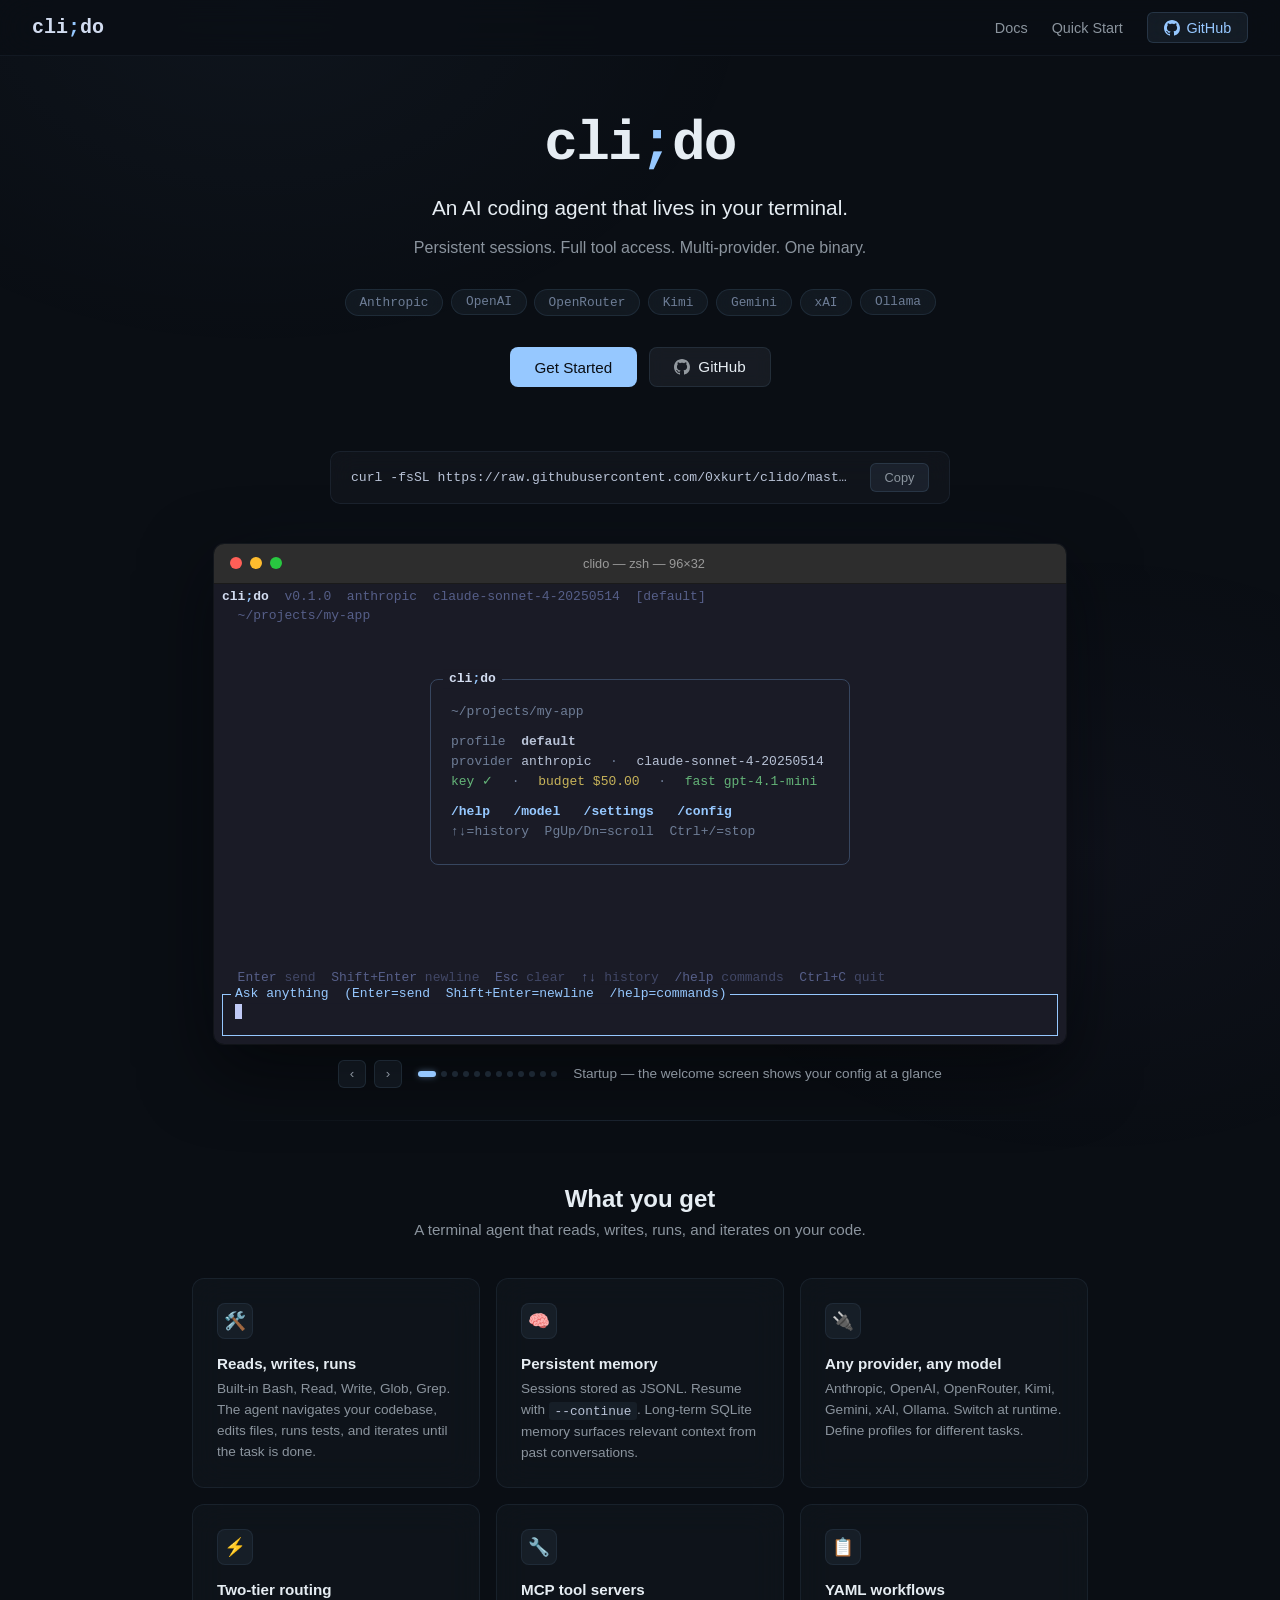
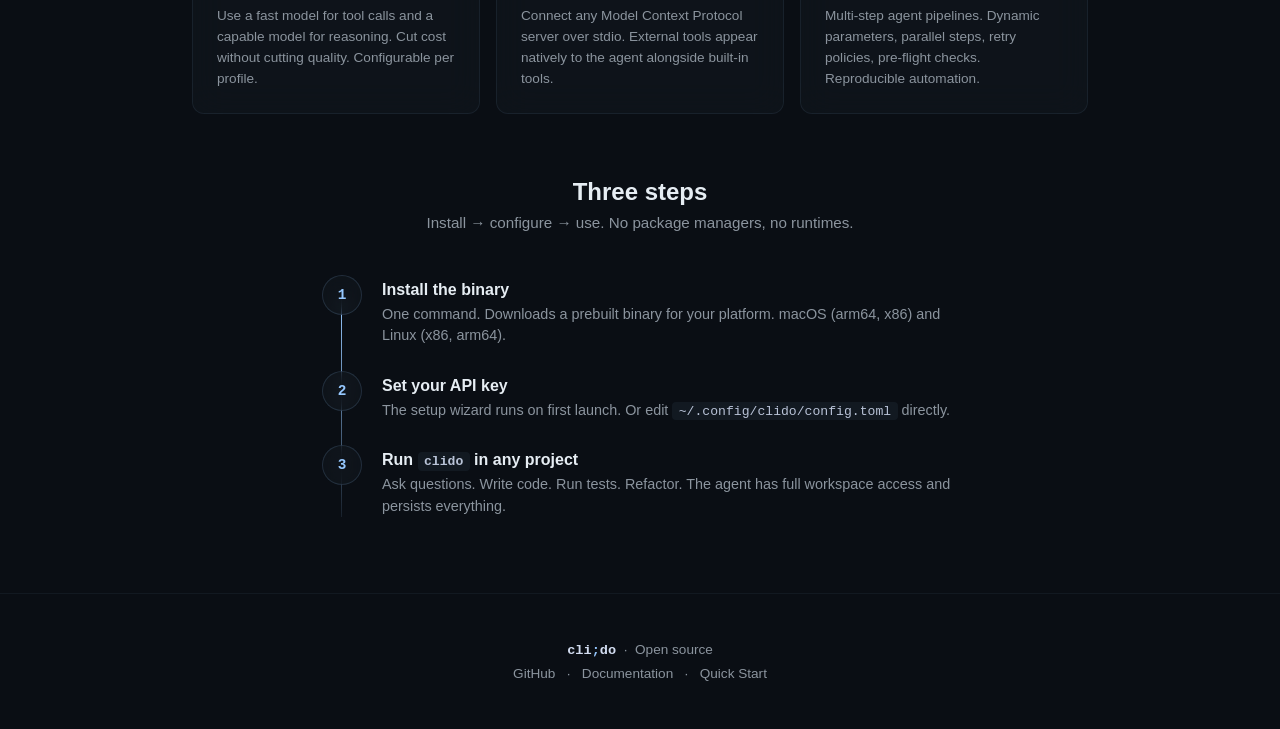
==== docs/landing/index.html @ 4ef43752 "feat: add landing page with animated TUI carousel and styles - Introduced a new landing page (index." ====
<!DOCTYPE html>
<html lang="en">
<head>
<meta charset="UTF-8">
<meta name="viewport" content="width=device-width, initial-scale=1.0">
<title>clido — AI coding agent for your terminal</title>
<link rel="stylesheet" href="style.css">
<link rel="stylesheet" href="tui.css">
<link rel="stylesheet" href="carousel.css">
</head>
<body>

<!-- ═══ Navigation ═══════════════════════════════════════════════════════ -->
<nav>
  <span class="nav-brand">
    <span class="text">cli</span><span class="semi">;</span><span class="text">do</span>
  </span>
  <div class="nav-links">
    <a href="/guide/introduction">Docs</a>
    <a href="/guide/quick-start">Quick Start</a>
    <a href="https://github.com/0xKurt/clido" class="nav-cta">
      <svg width="16" height="16" viewBox="0 0 16 16" fill="currentColor"><path d="M8 0C3.58 0 0 3.58 0 8c0 3.54 2.29 6.53 5.47 7.59.4.07.55-.17.55-.38 0-.19-.01-.82-.01-1.49-2.01.37-2.53-.49-2.69-.94-.09-.23-.48-.94-.82-1.13-.28-.15-.68-.52-.01-.53.63-.01 1.08.58 1.23.82.72 1.21 1.87.87 2.33.66.07-.52.28-.87.51-1.07-1.78-.2-3.64-.89-3.64-3.95 0-.87.31-1.59.82-2.15-.08-.2-.36-1.02.08-2.12 0 0 .67-.21 2.2.82.64-.18 1.32-.27 2-.27.68 0 1.36.09 2 .27 1.53-1.04 2.2-.82 2.2-.82.44 1.1.16 1.92.08 2.12.51.56.82 1.27.82 2.15 0 3.07-1.87 3.75-3.65 3.95.29.25.54.73.54 1.48 0 1.07-.01 1.93-.01 2.2 0 .21.15.46.55.38A8.013 8.013 0 0016 8c0-4.42-3.58-8-8-8z"/></svg>
      GitHub
    </a>
  </div>
</nav>

<!-- ═══ Hero ══════════════════════════════════════════════════════════════ -->
<section class="hero">
  <h1><span>cli</span><span class="semi">;</span><span>do</span></h1>
  <p class="tagline">An AI coding agent that lives in your terminal.</p>
  <p class="sub">Persistent sessions. Full tool access. Multi-provider. One binary.</p>
  <div class="hero-providers">
    <span class="pill">Anthropic</span>
    <span class="pill">OpenAI</span>
    <span class="pill">OpenRouter</span>
    <span class="pill">Kimi</span>
    <span class="pill">Gemini</span>
    <span class="pill">xAI</span>
    <span class="pill">Ollama</span>
  </div>
  <div class="hero-actions">
    <a href="/guide/quick-start" class="btn btn-primary">Get Started</a>
    <a href="https://github.com/0xKurt/clido" class="btn btn-secondary">
      <svg width="16" height="16" viewBox="0 0 16 16" fill="currentColor" style="opacity:0.6"><path d="M8 0C3.58 0 0 3.58 0 8c0 3.54 2.29 6.53 5.47 7.59.4.07.55-.17.55-.38 0-.19-.01-.82-.01-1.49-2.01.37-2.53-.49-2.69-.94-.09-.23-.48-.94-.82-1.13-.28-.15-.68-.52-.01-.53.63-.01 1.08.58 1.23.82.72 1.21 1.87.87 2.33.66.07-.52.28-.87.51-1.07-1.78-.2-3.64-.89-3.64-3.95 0-.87.31-1.59.82-2.15-.08-.2-.36-1.02.08-2.12 0 0 .67-.21 2.2.82.64-.18 1.32-.27 2-.27.68 0 1.36.09 2 .27 1.53-1.04 2.2-.82 2.2-.82.44 1.1.16 1.92.08 2.12.51.56.82 1.27.82 2.15 0 3.07-1.87 3.75-3.65 3.95.29.25.54.73.54 1.48 0 1.07-.01 1.93-.01 2.2 0 .21.15.46.55.38A8.013 8.013 0 0016 8c0-4.42-3.58-8-8-8z"/></svg>
      GitHub
    </a>
  </div>
</section>

<!-- ═══ Install ═══════════════════════════════════════════════════════════ -->
<div class="install-banner">
  <code>curl -fsSL https://raw.githubusercontent.com/0xkurt/clido/master/scripts/install.sh | sh</code>
  <button onclick="navigator.clipboard.writeText('curl -fsSL https://raw.githubusercontent.com/0xkurt/clido/master/scripts/install.sh | sh');this.textContent='Copied!';setTimeout(()=>this.textContent='Copy',1500)">Copy</button>
</div>

<!-- ═══════════════════════════════════════════════════════════════════════
     ANIMATED TUI CAROUSEL — 12 scenes showing every major feature
     ═══════════════════════════════════════════════════════════════════════ -->
<section style="max-width:900px; margin:0 auto 2rem; padding:0 1.5rem">
  <div class="macos-window">
    <div class="macos-titlebar">
      <div class="macos-btn close"></div>
      <div class="macos-btn min"></div>
      <div class="macos-btn max"></div>
      <div class="macos-title">clido — zsh — 96×32</div>
    </div>
    <div class="tui carousel" id="carousel">

<!-- ═══ SCENE 0: Welcome / Startup ═══════════════════════════════════════ -->
<div class="scene active" data-caption="Startup — the welcome screen shows your config at a glance">
  <div class="tui-header">
    <div class="tui-hline">
      <span class="tui-brand"><span class="c">cli</span><span class="s">;</span><span class="c">do</span></span>
      <span class="tui-dim">&nbsp;&nbsp;v0.1.0&nbsp;&nbsp;anthropic&nbsp;&nbsp;claude-sonnet-4-20250514&nbsp;&nbsp;[default]</span>
    </div>
    <div class="tui-hline"><span class="tui-dim">&nbsp;&nbsp;~/projects/my-app</span></div>
  </div>
  <div class="tui-chat">
    <div class="wp">
      <div class="wp-title"><span class="c">cli</span><span class="s">;</span><span class="c">do</span></div>
      <div class="wp-body">
        <div class="wp-line e"></div>
        <div class="wp-line"><span class="wm">~/projects/my-app</span></div>
        <div class="wp-line e"></div>
        <div class="wp-line"><span class="wm">profile&nbsp;&nbsp;</span><span class="wsb">default</span></div>
        <div class="wp-line"><span class="wm">provider&nbsp;</span><span class="ws">anthropic</span><span class="wsp">&nbsp;&nbsp;·&nbsp;&nbsp;</span><span class="ws">claude-sonnet-4-20250514</span></div>
        <div class="wp-line"><span class="wg">key ✓</span><span class="wsp">&nbsp;&nbsp;·&nbsp;&nbsp;</span><span class="wy">budget $50.00</span><span class="wsp">&nbsp;&nbsp;·&nbsp;&nbsp;</span><span class="wg">fast gpt-4.1-mini</span></div>
        <div class="wp-line e"></div>
        <div class="wp-line"><span class="wa">/help&nbsp;&nbsp;&nbsp;/model&nbsp;&nbsp;&nbsp;/settings&nbsp;&nbsp;&nbsp;/config</span></div>
        <div class="wp-line"><span class="wm">↑↓=history&nbsp;&nbsp;PgUp/Dn=scroll&nbsp;&nbsp;Ctrl+/=stop</span></div>
        <div class="wp-line e"></div>
      </div>
    </div>
  </div>
  <div class="tui-status"><div class="st-line"></div><div class="st-line"></div></div>
  <div class="tui-queue"></div>
  <div class="tui-hint">
    <span class="hk">&nbsp;&nbsp;Enter</span><span class="hl">&nbsp;send&nbsp;&nbsp;</span>
    <span class="hk">Shift+Enter</span><span class="hl">&nbsp;newline&nbsp;&nbsp;</span>
    <span class="hk">Esc</span><span class="hl">&nbsp;clear&nbsp;&nbsp;</span>
    <span class="hk">↑↓</span><span class="hl">&nbsp;history&nbsp;&nbsp;</span>
    <span class="hk">/help</span><span class="hl">&nbsp;commands&nbsp;&nbsp;</span>
    <span class="hk">Ctrl+C</span><span class="hl">&nbsp;quit</span>
  </div>
  <div class="tui-iw"><div class="tui-in">
    <div class="tui-it">Ask anything&nbsp;&nbsp;(Enter=send&nbsp;&nbsp;Shift+Enter=newline&nbsp;&nbsp;/help=commands)</div>
    <div class="tui-ib"><span class="cursor"></span></div>
  </div></div>
</div>

<!-- ═══ SCENE 1: User types a prompt ═════════════════════════════════════ -->
<div class="scene" data-caption="Ask anything — type a task and the agent starts working">
  <div class="tui-header">
    <div class="tui-hline">
      <span class="tui-brand"><span class="c">cli</span><span class="s">;</span><span class="c">do</span></span>
      <span class="tui-dim">&nbsp;&nbsp;v0.1.0&nbsp;&nbsp;anthropic&nbsp;&nbsp;claude-sonnet-4-20250514&nbsp;&nbsp;[default]</span>
    </div>
    <div class="tui-hline"><span class="tui-dim">&nbsp;&nbsp;~/projects/my-app&nbsp;&nbsp;&nbsp;session: $0.00&nbsp;&nbsp;0 tok</span></div>
  </div>
  <div class="tui-msgs"><div style="flex:1"></div></div>
  <div class="tui-status"><div class="st-line"></div><div class="st-line"></div></div>
  <div class="tui-queue"></div>
  <div class="tui-hint"><span class="hk">&nbsp;&nbsp;Enter</span><span class="hl">&nbsp;send&nbsp;&nbsp;</span><span class="hk">↑↓</span><span class="hl">&nbsp;history</span></div>
  <div class="tui-iw"><div class="tui-in">
    <div class="tui-it">Ask anything&nbsp;&nbsp;(Enter=send&nbsp;&nbsp;Shift+Enter=newline&nbsp;&nbsp;/help=commands)</div>
    <div class="tui-ib"><span class="tw">add pagination to the /api/users endpoint</span><span class="cursor"></span></div>
  </div></div>
</div>

<!-- ═══ SCENE 2: Agent thinking + reading files ══════════════════════════ -->
<div class="scene" data-caption="Thinking — the agent reads your codebase before making changes">
  <div class="tui-header">
    <div class="tui-hline">
      <span class="tui-brand"><span class="c">cli</span><span class="s">;</span><span class="c">do</span></span>
      <span class="tui-dim">&nbsp;&nbsp;v0.1.0&nbsp;&nbsp;anthropic&nbsp;&nbsp;claude-sonnet-4-20250514&nbsp;&nbsp;[default]</span>
    </div>
    <div class="tui-hline"><span class="tui-dim">&nbsp;&nbsp;~/projects/my-app&nbsp;&nbsp;&nbsp;session: $0.0312&nbsp;&nbsp;4.2k tok&nbsp;&nbsp;8% window</span></div>
  </div>
  <div class="tui-msgs">
    <div><span class="l-you">you</span><div class="m-text">add pagination to the /api/users endpoint</div></div>
    <div style="margin-top:8px">
      <span class="l-agent">clido</span> <span class="l-dim">claude-sonnet-4</span>
      <div class="m-text rv rv1">I'll add cursor-based pagination to the users endpoint. Let me first look at</div>
      <div class="m-text rv rv2">the current implementation.</div>
    </div>
  </div>
  <div class="tui-status">
    <div class="st-line rv rv3"><span class="st-done">&nbsp;&nbsp;✓&nbsp;Read</span><span class="st-done">&nbsp;&nbsp;src/routes/users.rs</span><span class="st-done">&nbsp;42ms</span></div>
    <div class="st-line rv rv4"><span class="st-accent">&nbsp;&nbsp;<span class="spinner"></span>&nbsp;Grep</span><span style="color:var(--term-dim)">&nbsp;&nbsp;"Pagination" in src/</span><span style="color:var(--term-dim)">&nbsp;0.3s</span></div>
  </div>
  <div class="tui-queue"></div>
  <div class="tui-hint"><span class="hk">&nbsp;&nbsp;Enter</span><span class="hl">&nbsp;send&nbsp;&nbsp;</span><span class="hk">Ctrl+Enter</span><span class="hl">&nbsp;interrupt</span></div>
  <div class="tui-iw"><div class="tui-in thinking">
    <div class="tui-it"><span class="spinner"></span>&nbsp;thinking… 3s&nbsp;&nbsp;(type a follow-up to queue, Ctrl+Enter to interrupt)</div>
    <div class="tui-ib"><span class="cursor"></span></div>
  </div></div>
</div>

<!-- ═══ SCENE 3: Agent writes code + runs tests ══════════════════════════ -->
<div class="scene" data-caption="Tool use — reads files, writes code, runs tests, iterates">
  <div class="tui-header">
    <div class="tui-hline">
      <span class="tui-brand"><span class="c">cli</span><span class="s">;</span><span class="c">do</span></span>
      <span class="tui-dim">&nbsp;&nbsp;v0.1.0&nbsp;&nbsp;anthropic&nbsp;&nbsp;claude-sonnet-4-20250514&nbsp;&nbsp;[default]</span>
    </div>
    <div class="tui-hline"><span class="tui-dim">&nbsp;&nbsp;~/projects/my-app&nbsp;&nbsp;&nbsp;session: $0.0847&nbsp;&nbsp;12.6k tok&nbsp;&nbsp;22% window</span></div>
  </div>
  <div class="tui-msgs">
    <div><span class="l-you">you</span><div class="m-text">add pagination to the /api/users endpoint</div></div>
    <div style="margin-top:8px">
      <span class="l-agent">clido</span> <span class="l-dim">claude-sonnet-4</span>
      <div class="m-text rv rv1">I've added cursor-based pagination. Here are the changes:</div>
      <div class="m-text rv rv2" style="margin-top:4px"><span class="m-heading">▸ Changes</span></div>
      <div class="m-code rv rv3">
        <div><span class="b">┌─ </span><span style="color:var(--term-dim)">rust</span></div>
        <div><span class="b">│</span> <span class="ct">pub async fn list_users(</span></div>
        <div><span class="b">│</span> <span class="ct">&nbsp;&nbsp;&nbsp;&nbsp;Query(params): Query&lt;PaginationParams&gt;,</span></div>
        <div><span class="b">│</span> <span class="ct">&nbsp;&nbsp;&nbsp;&nbsp;State(db): State&lt;DbPool&gt;,</span></div>
        <div><span class="b">│</span> <span class="ct">) -&gt; Result&lt;Json&lt;PaginatedResponse&lt;User&gt;&gt;&gt; {</span></div>
        <div><span class="b">│</span> <span class="ct">&nbsp;&nbsp;&nbsp;&nbsp;let page = db.users()</span></div>
        <div><span class="b">│</span> <span class="ct">&nbsp;&nbsp;&nbsp;&nbsp;&nbsp;&nbsp;&nbsp;&nbsp;.after(params.cursor)</span></div>
        <div><span class="b">│</span> <span class="ct">&nbsp;&nbsp;&nbsp;&nbsp;&nbsp;&nbsp;&nbsp;&nbsp;.limit(params.limit.unwrap_or(25))</span></div>
        <div><span class="b">│</span> <span class="ct">&nbsp;&nbsp;&nbsp;&nbsp;&nbsp;&nbsp;&nbsp;&nbsp;.fetch().await?;</span></div>
        <div><span class="b">└──────────────</span></div>
      </div>
      <div class="m-text rv rv7" style="margin-top:4px">Tests passing. Endpoint now accepts <span style="color:var(--term-yellow);opacity:0.6">?cursor=</span> and <span style="color:var(--term-yellow);opacity:0.6">?limit=</span> params.</div>
    </div>
  </div>
  <div class="tui-status">
    <div class="st-line rv rv4"><span class="st-green">&nbsp;&nbsp;✓&nbsp;Edit</span><span class="st-done">&nbsp;&nbsp;src/routes/users.rs (+42 -8)</span><span class="st-done">&nbsp;128ms</span></div>
    <div class="st-line rv rv5"><span class="st-yellow">&nbsp;&nbsp;✓&nbsp;Bash</span><span class="st-done">&nbsp;&nbsp;cargo test -- users::pagination</span><span class="st-done">&nbsp;3.2s</span></div>
  </div>
  <div class="tui-queue"></div>
  <div class="tui-hint"><span class="hk">&nbsp;&nbsp;Enter</span><span class="hl">&nbsp;send&nbsp;&nbsp;</span><span class="hk">↑↓</span><span class="hl">&nbsp;history</span></div>
  <div class="tui-iw"><div class="tui-in">
    <div class="tui-it">Ask anything&nbsp;&nbsp;(Enter=send&nbsp;&nbsp;Shift+Enter=newline&nbsp;&nbsp;/help=commands)</div>
    <div class="tui-ib"><span class="cursor"></span></div>
  </div></div>
</div>

<!-- ═══ SCENE 4: Code diff ═══════════════════════════════════════════════ -->
<div class="scene" data-caption="Diffs — see exactly what changed, line by line">
  <div class="tui-header">
    <div class="tui-hline">
      <span class="tui-brand"><span class="c">cli</span><span class="s">;</span><span class="c">do</span></span>
      <span class="tui-dim">&nbsp;&nbsp;v0.1.0&nbsp;&nbsp;anthropic&nbsp;&nbsp;claude-sonnet-4-20250514&nbsp;&nbsp;[default]</span>
    </div>
    <div class="tui-hline"><span class="tui-dim">&nbsp;&nbsp;~/projects/my-app&nbsp;&nbsp;&nbsp;session: $0.0921&nbsp;&nbsp;14.1k tok&nbsp;&nbsp;24% window</span></div>
  </div>
  <div class="tui-msgs">
    <div>
      <span class="l-agent">clido</span> <span class="l-dim">claude-sonnet-4</span>
      <div class="m-text rv rv1" style="margin-top:2px"><span class="d-ctx">&nbsp;&nbsp;src/routes/users.rs</span></div>
      <div class="m-text rv rv2"><span class="d-hunk">&nbsp;&nbsp;@@ -12,8 +12,14 @@</span></div>
      <div class="m-text rv rv2"><span class="d-ctx">&nbsp;&nbsp; 12&nbsp; use axum::extract::{Query, State};</span></div>
      <div class="m-text rv rv3"><span class="d-del">&nbsp;&nbsp; 13&nbsp;-pub async fn list_users(</span></div>
      <div class="m-text rv rv3"><span class="d-del">&nbsp;&nbsp; 14&nbsp;-&nbsp;&nbsp;&nbsp;&nbsp;State(db): State&lt;DbPool&gt;,</span></div>
      <div class="m-text rv rv3"><span class="d-del">&nbsp;&nbsp; 15&nbsp;-) -&gt; Result&lt;Json&lt;Vec&lt;User&gt;&gt;&gt; {</span></div>
      <div class="m-text rv rv4"><span class="d-add">&nbsp;&nbsp; 13&nbsp;+pub async fn list_users(</span></div>
      <div class="m-text rv rv4"><span class="d-add">&nbsp;&nbsp; 14&nbsp;+&nbsp;&nbsp;&nbsp;&nbsp;Query(params): Query&lt;PaginationParams&gt;,</span></div>
      <div class="m-text rv rv4"><span class="d-add">&nbsp;&nbsp; 15&nbsp;+&nbsp;&nbsp;&nbsp;&nbsp;State(db): State&lt;DbPool&gt;,</span></div>
      <div class="m-text rv rv5"><span class="d-add">&nbsp;&nbsp; 16&nbsp;+) -&gt; Result&lt;Json&lt;PaginatedResponse&lt;User&gt;&gt;&gt; {</span></div>
      <div class="m-text rv rv5"><span class="d-add">&nbsp;&nbsp; 17&nbsp;+&nbsp;&nbsp;&nbsp;&nbsp;let page = db.users()</span></div>
      <div class="m-text rv rv6"><span class="d-add">&nbsp;&nbsp; 18&nbsp;+&nbsp;&nbsp;&nbsp;&nbsp;&nbsp;&nbsp;&nbsp;&nbsp;.after(params.cursor)</span></div>
      <div class="m-text rv rv6"><span class="d-add">&nbsp;&nbsp; 19&nbsp;+&nbsp;&nbsp;&nbsp;&nbsp;&nbsp;&nbsp;&nbsp;&nbsp;.limit(params.limit.unwrap_or(25))</span></div>
      <div class="m-text rv rv7"><span class="d-add">&nbsp;&nbsp; 20&nbsp;+&nbsp;&nbsp;&nbsp;&nbsp;&nbsp;&nbsp;&nbsp;&nbsp;.fetch().await?;</span></div>
    </div>
  </div>
  <div class="tui-status">
    <div class="st-line"><span class="st-green">&nbsp;&nbsp;✓&nbsp;Edit</span><span class="st-done">&nbsp;&nbsp;src/routes/users.rs (+42 -8)</span><span class="st-done">&nbsp;128ms</span></div>
    <div class="st-line"></div>
  </div>
  <div class="tui-queue"></div>
  <div class="tui-hint"><span class="hk">&nbsp;&nbsp;PgUp/PgDn</span><span class="hl">&nbsp;scroll&nbsp;&nbsp;</span><span class="hk">Enter</span><span class="hl">&nbsp;send</span></div>
  <div class="tui-iw"><div class="tui-in">
    <div class="tui-it">Ask anything&nbsp;&nbsp;(Enter=send&nbsp;&nbsp;Shift+Enter=newline&nbsp;&nbsp;/help=commands)</div>
    <div class="tui-ib"><span class="cursor"></span></div>
  </div></div>
</div>

<!-- ═══ SCENE 5: /enhance command ════════════════════════════════════════ -->
<div class="scene" data-caption="/enhance — turn a rough idea into a structured execution plan">
  <div class="tui-header">
    <div class="tui-hline">
      <span class="tui-brand"><span class="c">cli</span><span class="s">;</span><span class="c">do</span></span>
      <span class="tui-dim">&nbsp;&nbsp;v0.1.0&nbsp;&nbsp;anthropic&nbsp;&nbsp;claude-sonnet-4-20250514&nbsp;&nbsp;[default]</span>
    </div>
    <div class="tui-hline"><span class="tui-dim">&nbsp;&nbsp;~/projects/my-app&nbsp;&nbsp;&nbsp;session: $0.1205&nbsp;&nbsp;18.1k tok&nbsp;&nbsp;31% window</span></div>
  </div>
  <div class="tui-msgs">
    <div>
      <span class="l-you">you</span>
      <div class="m-text" style="color:var(--soft-accent)">/enhance refactor auth middleware to support JWT refresh tokens</div>
    </div>
    <div style="margin-top:8px">
      <span class="l-agent">clido</span> <span class="l-dim">enhancer</span>
      <div class="m-text rv rv1" style="margin-top:4px"><span class="m-heading">▸ Task Understanding</span></div>
      <div class="m-text rv rv2" style="color:var(--text-muted)">Refactor existing auth middleware to add JWT refresh token rotation</div>
      <div class="m-text rv rv2" style="color:var(--text-muted)">with sliding window expiry. Currently uses single access tokens.</div>
      <div class="m-text rv rv3" style="margin-top:6px"><span class="m-heading">▸ Execution Plan</span></div>
      <div class="m-text rv rv4" style="color:var(--text-muted)">1. Inspect src/middleware/auth.rs and src/models/token.rs</div>
      <div class="m-text rv rv5" style="color:var(--text-muted)">2. Add RefreshToken model with rotation tracking</div>
      <div class="m-text rv rv6" style="color:var(--text-muted)">3. Create /auth/refresh endpoint with family detection</div>
      <div class="m-text rv rv7" style="color:var(--text-muted)">4. Update middleware to check expiry and auto-refresh</div>
      <div class="m-text rv rv8" style="color:var(--text-muted)">5. Add integration tests for the refresh flow</div>
    </div>
  </div>
  <div class="tui-status">
    <div class="st-line rv rv2"><span class="st-done">&nbsp;&nbsp;✓&nbsp;Enhance</span><span class="st-done">&nbsp;&nbsp;prompt expanded 10 → 847 tokens</span><span class="st-done">&nbsp;1.4s</span></div>
    <div class="st-line"></div>
  </div>
  <div class="tui-queue">
    <div class="st-line rv rv8"><span style="color:var(--term-cyan);opacity:0.6">&nbsp;&nbsp;▶&nbsp;</span><span class="st-done">executing enhanced plan…</span></div>
  </div>
  <div class="tui-hint"><span class="hk">&nbsp;&nbsp;Enter</span><span class="hl">&nbsp;send&nbsp;&nbsp;</span><span class="hk">Ctrl+Enter</span><span class="hl">&nbsp;interrupt</span></div>
  <div class="tui-iw"><div class="tui-in thinking">
    <div class="tui-it"><span class="spinner"></span>&nbsp;thinking… 2s&nbsp;&nbsp;(type a follow-up to queue, Ctrl+Enter to interrupt)</div>
    <div class="tui-ib"><span class="cursor"></span></div>
  </div></div>
</div>

<!-- ═══ SCENE 6: Slash command popup ═════════════════════════════════════ -->
<div class="scene" data-caption="Slash commands — 40+ commands for git, models, sessions, and more">
  <div class="tui-header">
    <div class="tui-hline">
      <span class="tui-brand"><span class="c">cli</span><span class="s">;</span><span class="c">do</span></span>
      <span class="tui-dim">&nbsp;&nbsp;v0.1.0&nbsp;&nbsp;anthropic&nbsp;&nbsp;claude-sonnet-4-20250514&nbsp;&nbsp;[default]</span>
    </div>
    <div class="tui-hline"><span class="tui-dim">&nbsp;&nbsp;~/projects/my-app</span></div>
  </div>
  <div class="tui-msgs"><div style="flex:1"></div></div>
  <div class="tui-status"><div class="st-line"></div><div class="st-line"></div></div>
  <div class="tui-queue"></div>
  <!-- Slash completion overlay -->
  <div class="tui-overlay slash" style="margin-bottom:4px">
    <div class="tui-overlay-title">42 commands</div>
    <div style="padding:8px 0">
      <div class="ov-section">── Session</div>
      <div class="ov-row sel"><span class="marker">▶</span><span style="color:var(--term-cyan);font-weight:700;width:140px;display:inline-block">/help</span><span class="st-done">show key bindings and all slash commands</span></div>
      <div class="ov-row unsel"><span class="marker">&nbsp;</span><span style="color:var(--term-cyan);font-weight:700;width:140px;display:inline-block">/sessions</span><span class="st-done">list &amp; resume recent sessions</span></div>
      <div class="ov-row unsel"><span class="marker">&nbsp;</span><span style="color:var(--term-cyan);font-weight:700;width:140px;display:inline-block">/clear</span><span class="st-done">clear the conversation</span></div>
      <div class="ov-row unsel"><span class="marker">&nbsp;</span><span style="color:var(--term-cyan);font-weight:700;width:140px;display:inline-block">/export</span><span class="st-done">save conversation to markdown file</span></div>
      <div class="ov-section">── Settings</div>
      <div class="ov-row unsel"><span class="marker">&nbsp;</span><span style="color:var(--term-cyan);font-weight:700;width:140px;display:inline-block">/config</span><span class="st-done">show all settings</span></div>
      <div class="ov-row unsel"><span class="marker">&nbsp;</span><span style="color:var(--term-cyan);font-weight:700;width:140px;display:inline-block">/settings</span><span class="st-done">open settings editor</span></div>
      <div class="ov-row unsel"><span class="marker">&nbsp;</span><span style="color:var(--term-cyan);font-weight:700;width:140px;display:inline-block">/enhance &lt;prompt&gt;</span><span class="st-done">enhance prompt with structured planning</span></div>
      <div class="ov-section">── Git</div>
      <div class="ov-row unsel"><span class="marker">&nbsp;</span><span style="color:var(--term-cyan);font-weight:700;width:140px;display:inline-block">/ship [message]</span><span class="st-done">stage → commit → push</span></div>
      <div class="ov-row unsel"><span class="marker">&nbsp;</span><span style="color:var(--term-cyan);font-weight:700;width:140px;display:inline-block">/save [message]</span><span class="st-done">stage → commit locally, no push</span></div>
      <div class="ov-row unsel"><span class="marker">&nbsp;</span><span style="color:var(--term-cyan);font-weight:700;width:140px;display:inline-block">/pr [title]</span><span class="st-done">create a pull request</span></div>
      <div class="ov-hint">↑↓ navigate · Tab/Enter select · Esc close&nbsp;&nbsp;&nbsp;&nbsp;&nbsp;&nbsp;&nbsp;&nbsp;&nbsp;&nbsp;&nbsp;&nbsp;&nbsp;&nbsp;&nbsp;&nbsp;&nbsp;&nbsp;&nbsp;&nbsp;&nbsp;&nbsp;&nbsp;&nbsp;&nbsp;↓↓ 32 more</div>
    </div>
  </div>
  <div class="tui-iw"><div class="tui-in">
    <div class="tui-it">Ask anything&nbsp;&nbsp;(Enter=send&nbsp;&nbsp;Shift+Enter=newline&nbsp;&nbsp;/help=commands)</div>
    <div class="tui-ib"><span style="color:var(--term-fg)">/</span><span class="cursor"></span></div>
  </div></div>
</div>

<!-- ═══ SCENE 7: Model picker ════════════════════════════════════════════ -->
<div class="scene" data-caption="/model — search and switch models, mark favorites, compare pricing">
  <div class="tui-header">
    <div class="tui-hline">
      <span class="tui-brand"><span class="c">cli</span><span class="s">;</span><span class="c">do</span></span>
      <span class="tui-dim">&nbsp;&nbsp;v0.1.0&nbsp;&nbsp;anthropic&nbsp;&nbsp;claude-sonnet-4-20250514&nbsp;&nbsp;[default]</span>
    </div>
    <div class="tui-hline"><span class="tui-dim">&nbsp;&nbsp;~/projects/my-app</span></div>
  </div>
  <div class="tui-msgs"><div style="flex:1"></div></div>
  <div class="tui-status"><div class="st-line"></div><div class="st-line"></div></div>
  <div class="tui-queue"></div>
  <!-- Model picker overlay -->
  <div class="tui-overlay models" style="margin-bottom:4px">
    <div class="tui-overlay-title">Models — 8 found</div>
    <div style="padding:8px 0">
      <div class="ov-row unsel" style="color:white">&nbsp;&nbsp;Filter: <span style="color:var(--term-fg)">claude</span><span class="cursor" style="height:13px;width:6px"></span></div>
      <div class="ov-row unsel" style="height:14px"><span class="st-done">&nbsp;&nbsp;&nbsp;&nbsp;&nbsp;model&nbsp;&nbsp;&nbsp;&nbsp;&nbsp;&nbsp;&nbsp;&nbsp;&nbsp;&nbsp;&nbsp;&nbsp;&nbsp;&nbsp;&nbsp;&nbsp;&nbsp;&nbsp;&nbsp;&nbsp;&nbsp;&nbsp;&nbsp;&nbsp;&nbsp;&nbsp;&nbsp;&nbsp;&nbsp;&nbsp;&nbsp;&nbsp;provider&nbsp;&nbsp;&nbsp;&nbsp;&nbsp;&nbsp;$/M in&nbsp;&nbsp;&nbsp;$/M out&nbsp;&nbsp;ctx k</span></div>
      <div class="ov-section">&nbsp;&nbsp;★ Favorites</div>
      <div class="ov-row sel"><span class="marker">★</span><span style="width:260px;display:inline-block">claude-sonnet-4-20250514</span><span style="width:100px;display:inline-block">anthropic</span><span style="width:70px;display:inline-block;text-align:right">3.00</span><span style="width:70px;display:inline-block;text-align:right">15.00</span><span style="width:50px;display:inline-block;text-align:right">200k</span></div>
      <div class="ov-section">&nbsp;&nbsp;⏱ Recent</div>
      <div class="ov-row unsel"><span class="marker">&nbsp;</span><span style="width:260px;display:inline-block">claude-opus-4-20250514</span><span style="width:100px;display:inline-block">anthropic</span><span style="width:70px;display:inline-block;text-align:right">15.00</span><span style="width:70px;display:inline-block;text-align:right">75.00</span><span style="width:50px;display:inline-block;text-align:right">200k</span></div>
      <div class="ov-row unsel"><span class="marker">&nbsp;</span><span style="width:260px;display:inline-block">claude-haiku-3.5-20241022</span><span style="width:100px;display:inline-block">anthropic</span><span style="width:70px;display:inline-block;text-align:right">0.80</span><span style="width:70px;display:inline-block;text-align:right">4.00</span><span style="width:50px;display:inline-block;text-align:right">200k</span></div>
      <div class="ov-section">&nbsp;&nbsp;All</div>
      <div class="ov-row unsel"><span class="marker">&nbsp;</span><span style="width:260px;display:inline-block">claude-sonnet-4-20250514</span><span style="width:100px;display:inline-block">openrouter</span><span style="width:70px;display:inline-block;text-align:right">3.00</span><span style="width:70px;display:inline-block;text-align:right">15.00</span><span style="width:50px;display:inline-block;text-align:right">200k</span></div>
      <div class="ov-hint">↑↓ navigate · Enter select · Ctrl+S save default · f fav · Esc close</div>
    </div>
  </div>
  <div class="tui-hint"><span class="hk">&nbsp;&nbsp;[Models]</span><span class="hl">&nbsp;&nbsp;</span><span class="hk">Enter</span><span class="hl">&nbsp;send</span></div>
  <div class="tui-iw"><div class="tui-in">
    <div class="tui-it">Ask anything&nbsp;&nbsp;(Enter=send&nbsp;&nbsp;Shift+Enter=newline&nbsp;&nbsp;/help=commands)</div>
    <div class="tui-ib"><span class="cursor"></span></div>
  </div></div>
</div>

<!-- ═══ SCENE 8: Session picker ══════════════════════════════════════════ -->
<div class="scene" data-caption="/sessions — resume any past conversation, search by content">
  <div class="tui-header">
    <div class="tui-hline">
      <span class="tui-brand"><span class="c">cli</span><span class="s">;</span><span class="c">do</span></span>
      <span class="tui-dim">&nbsp;&nbsp;v0.1.0&nbsp;&nbsp;anthropic&nbsp;&nbsp;claude-sonnet-4-20250514&nbsp;&nbsp;[default]</span>
    </div>
    <div class="tui-hline"><span class="tui-dim">&nbsp;&nbsp;~/projects/my-app</span></div>
  </div>
  <div class="tui-msgs"><div style="flex:1"></div></div>
  <div class="tui-status"><div class="st-line"></div><div class="st-line"></div></div>
  <div class="tui-queue"></div>
  <!-- Session picker overlay -->
  <div class="tui-overlay sessions" style="margin-bottom:4px">
    <div class="tui-overlay-title">Sessions — 14 total</div>
    <div style="padding:8px 0">
      <div class="ov-row unsel" style="height:14px"><span class="st-done">&nbsp;&nbsp;id&nbsp;&nbsp;&nbsp;&nbsp;&nbsp;&nbsp;&nbsp;&nbsp;turns&nbsp;&nbsp;cost&nbsp;&nbsp;&nbsp;&nbsp;when&nbsp;&nbsp;&nbsp;&nbsp;&nbsp;&nbsp;&nbsp;&nbsp;&nbsp;preview</span></div>
      <div class="ov-row unsel" style="height:14px"><span class="st-done">&nbsp;&nbsp;────────&nbsp;&nbsp;─────&nbsp;&nbsp;──────&nbsp;&nbsp;───────────&nbsp;&nbsp;────────────────────────</span></div>
      <div class="ov-row sel"><span class="marker">▶</span><span style="width:72px;display:inline-block">a8f3c2e1</span><span style="width:50px;display:inline-block;text-align:right">12</span><span style="width:60px;display:inline-block;text-align:right">$1.24</span><span style="width:90px;display:inline-block;text-align:right">5m ago</span><span>&nbsp;&nbsp;add pagination to the users endpoint</span></div>
      <div class="ov-row unsel"><span class="marker">&nbsp;</span><span style="width:72px;display:inline-block">7b2d9f04</span><span style="width:50px;display:inline-block;text-align:right">8</span><span style="width:60px;display:inline-block;text-align:right">$0.67</span><span style="width:90px;display:inline-block;text-align:right">2h ago</span><span>&nbsp;&nbsp;fix auth middleware regression</span></div>
      <div class="ov-row unsel"><span class="marker">&nbsp;</span><span style="width:72px;display:inline-block">3e8a1c7b</span><span style="width:50px;display:inline-block;text-align:right">24</span><span style="width:60px;display:inline-block;text-align:right">$3.41</span><span style="width:90px;display:inline-block;text-align:right">1d ago</span><span>&nbsp;&nbsp;refactor database connection pool</span></div>
      <div class="ov-row unsel"><span class="marker">&nbsp;</span><span style="width:72px;display:inline-block">c4f0e5a2</span><span style="width:50px;display:inline-block;text-align:right">6</span><span style="width:60px;display:inline-block;text-align:right">$0.38</span><span style="width:90px;display:inline-block;text-align:right">2d ago</span><span>&nbsp;&nbsp;add OpenAPI docs for all endpoints</span></div>
      <div class="ov-row unsel"><span class="marker">&nbsp;</span><span style="width:72px;display:inline-block">9d1b7f83</span><span style="width:50px;display:inline-block;text-align:right">15</span><span style="width:60px;display:inline-block;text-align:right">$1.89</span><span style="width:90px;display:inline-block;text-align:right">3d ago</span><span>&nbsp;&nbsp;implement rate limiting middleware</span></div>
      <div class="ov-row unsel"><span class="marker">&nbsp;</span><span style="width:72px;display:inline-block">e2c4a6d0</span><span style="width:50px;display:inline-block;text-align:right">3</span><span style="width:60px;display:inline-block;text-align:right">$0.12</span><span style="width:90px;display:inline-block;text-align:right">5d ago</span><span>&nbsp;&nbsp;setup CI with github actions</span></div>
      <div class="ov-hint">↑↓ navigate · Enter resume · d delete · type to filter · Esc close&nbsp;&nbsp;&nbsp;&nbsp;&nbsp;&nbsp;↓↓ 8 more</div>
    </div>
  </div>
  <div class="tui-hint"><span class="hk" style="color:var(--soft-accent);opacity:0.6">&nbsp;&nbsp;[Sessions]&nbsp;&nbsp;</span><span class="hk">Enter</span><span class="hl">&nbsp;send</span></div>
  <div class="tui-iw"><div class="tui-in">
    <div class="tui-it">Ask anything&nbsp;&nbsp;(Enter=send&nbsp;&nbsp;Shift+Enter=newline&nbsp;&nbsp;/help=commands)</div>
    <div class="tui-ib"><span class="cursor"></span></div>
  </div></div>
</div>

<!-- ═══ SCENE 9: Profile picker ══════════════════════════════════════════ -->
<div class="scene" data-caption="/profile — switch between provider/model configurations instantly">
  <div class="tui-header">
    <div class="tui-hline">
      <span class="tui-brand"><span class="c">cli</span><span class="s">;</span><span class="c">do</span></span>
      <span class="tui-dim">&nbsp;&nbsp;v0.1.0&nbsp;&nbsp;anthropic&nbsp;&nbsp;claude-sonnet-4-20250514&nbsp;&nbsp;[default]</span>
    </div>
    <div class="tui-hline"><span class="tui-dim">&nbsp;&nbsp;~/projects/my-app</span></div>
  </div>
  <div class="tui-msgs"><div style="flex:1"></div></div>
  <div class="tui-status"><div class="st-line"></div><div class="st-line"></div></div>
  <div class="tui-queue"></div>
  <!-- Profile picker overlay -->
  <div class="tui-overlay profiles" style="margin-bottom:4px">
    <div class="tui-overlay-title">Profiles — default</div>
    <div style="padding:8px 0">
      <div class="ov-row unsel" style="height:14px"><span class="st-done">&nbsp;&nbsp;&nbsp;&nbsp;&nbsp;profile&nbsp;&nbsp;&nbsp;&nbsp;&nbsp;&nbsp;&nbsp;&nbsp;&nbsp;&nbsp;&nbsp;&nbsp;&nbsp;&nbsp;&nbsp;&nbsp;provider / model</span></div>
      <div class="ov-row sel"><span class="marker active">▶</span><span style="width:24px">●</span><span style="width:160px;display:inline-block">default</span><span>anthropic / claude-sonnet-4-20250514</span></div>
      <div class="ov-row unsel"><span class="marker">&nbsp;</span><span style="width:24px">&nbsp;</span><span style="width:160px;display:inline-block">fast</span><span>openai / gpt-4.1-mini</span></div>
      <div class="ov-row unsel"><span class="marker">&nbsp;</span><span style="width:24px">&nbsp;</span><span style="width:160px;display:inline-block">local</span><span>ollama / deepseek-coder:33b</span></div>
      <div class="ov-row unsel"><span class="marker">&nbsp;</span><span style="width:24px">&nbsp;</span><span style="width:160px;display:inline-block">review</span><span>anthropic / claude-opus-4-20250514</span></div>
      <div style="height:4px"></div>
      <div class="ov-hint">↑↓ navigate · Enter switch · n new · e edit · type to filter · Esc close</div>
    </div>
  </div>
  <div class="tui-hint"><span class="hk" style="color:var(--soft-accent);opacity:0.6">&nbsp;&nbsp;[Profiles]&nbsp;&nbsp;</span><span class="hk">Enter</span><span class="hl">&nbsp;send</span></div>
  <div class="tui-iw"><div class="tui-in">
    <div class="tui-it">Ask anything&nbsp;&nbsp;(Enter=send&nbsp;&nbsp;Shift+Enter=newline&nbsp;&nbsp;/help=commands)</div>
    <div class="tui-ib"><span class="cursor"></span></div>
  </div></div>
</div>

<!-- ═══ SCENE 10: Permission prompt ══════════════════════════════════════ -->
<div class="scene" data-caption="Permissions — approve, deny, or allow tools for the entire session">
  <div class="tui-header">
    <div class="tui-hline">
      <span class="tui-brand"><span class="c">cli</span><span class="s">;</span><span class="c">do</span></span>
      <span class="tui-dim">&nbsp;&nbsp;v0.1.0&nbsp;&nbsp;anthropic&nbsp;&nbsp;claude-sonnet-4-20250514&nbsp;&nbsp;[default]</span>
    </div>
    <div class="tui-hline"><span class="tui-dim">&nbsp;&nbsp;~/projects/my-app&nbsp;&nbsp;&nbsp;session: $0.1847&nbsp;&nbsp;24.3k tok&nbsp;&nbsp;41% window</span></div>
  </div>
  <div class="tui-msgs">
    <div><span class="l-you">you</span><div class="m-text">run the test suite and fix any failures</div></div>
    <div style="margin-top:6px"><span class="l-agent">clido</span> <span class="l-dim">claude-sonnet-4</span>
      <div class="m-text">I'll run the tests first to see the current state.</div>
    </div>
  </div>
  <div class="tui-status">
    <div class="st-line"><span class="st-yellow">&nbsp;&nbsp;<span class="spinner"></span>&nbsp;Bash</span><span class="st-done">&nbsp;&nbsp;cargo test</span><span class="st-done">&nbsp;0.2s</span></div>
    <div class="st-line"></div>
  </div>
  <div class="tui-queue"></div>
  <!-- Permission overlay -->
  <div class="tui-overlay perm" style="margin-bottom:4px">
    <div class="tui-overlay-title">Allow Bash?</div>
    <div style="padding:8px 0">
      <div class="ov-row unsel"><span class="st-done">&nbsp;&nbsp;cargo test --workspace -- --nocapture</span></div>
      <div style="height:6px"></div>
      <div class="perm-row sel"><span class="pm">&nbsp;▶</span><span class="pl" style="width:220px;display:inline-block">Allow once</span><span class="ph">(1) this invocation only</span></div>
      <div class="perm-row unsel"><span class="pm">&nbsp;&nbsp;</span><span class="pl" style="width:220px;display:inline-block">Allow for session</span><span class="ph">(2) all calls to Bash until you quit</span></div>
      <div class="perm-row unsel"><span class="pm">&nbsp;&nbsp;</span><span class="pl" style="width:220px;display:inline-block">Allow all tools</span><span class="ph">(3) skip all permission checks this session</span></div>
      <div class="perm-row unsel"><span class="pm">&nbsp;&nbsp;</span><span class="pl" style="width:220px;display:inline-block">Deny</span><span class="ph">(4) block this call, agent continues</span></div>
      <div class="perm-row unsel"><span class="pm">&nbsp;&nbsp;</span><span class="pl" style="width:220px;display:inline-block">Deny with feedback</span><span class="ph">(5) block and explain why</span></div>
      <div style="height:4px"></div>
      <div class="ov-hint">&nbsp;&nbsp;↑↓/1-5 select&nbsp;&nbsp;&nbsp;Enter confirm&nbsp;&nbsp;&nbsp;Esc deny</div>
    </div>
  </div>
  <div class="tui-iw"><div class="tui-in thinking">
    <div class="tui-it">⏸ waiting for permission…</div>
    <div class="tui-ib"></div>
  </div></div>
</div>

<!-- ═══ SCENE 11: Subscription provider (Kimi) ═══════════════════════════ -->
<div class="scene" data-caption="Subscriptions — token usage tracking for subscription-based providers">
  <div class="tui-header">
    <div class="tui-hline">
      <span class="tui-brand"><span class="c">cli</span><span class="s">;</span><span class="c">do</span></span>
      <span class="tui-dim">&nbsp;&nbsp;v0.1.0&nbsp;&nbsp;kimi-code&nbsp;&nbsp;kimi-k2-0711-chat&nbsp;&nbsp;[kimi]</span>
    </div>
    <div class="tui-hline"><span class="tui-dim">&nbsp;&nbsp;~/projects/my-app&nbsp;&nbsp;&nbsp;session: 45.2k tok&nbsp;&nbsp;8 turns&nbsp;&nbsp;38% window</span></div>
  </div>
  <div class="tui-chat">
    <div class="wp">
      <div class="wp-title"><span class="c">cli</span><span class="s">;</span><span class="c">do</span></div>
      <div class="wp-body">
        <div class="wp-line e"></div>
        <div class="wp-line"><span class="wm">~/projects/my-app</span></div>
        <div class="wp-line e"></div>
        <div class="wp-line"><span class="wm">profile&nbsp;&nbsp;</span><span class="wsb">kimi</span></div>
        <div class="wp-line"><span class="wm">provider&nbsp;</span><span class="ws">kimi-code</span><span class="wsp">&nbsp;&nbsp;·&nbsp;&nbsp;</span><span class="ws">kimi-k2-0711-chat</span></div>
        <div class="wp-line"><span class="wg">key ✓</span><span class="wsp">&nbsp;&nbsp;·&nbsp;&nbsp;</span><span class="wg">subscription</span><span class="wsp">&nbsp;&nbsp;·&nbsp;&nbsp;</span><span class="wg">fast gpt-4.1-mini</span></div>
        <div class="wp-line e"></div>
        <div class="wp-line"><span class="wa">/help&nbsp;&nbsp;&nbsp;/model&nbsp;&nbsp;&nbsp;/settings&nbsp;&nbsp;&nbsp;/config</span></div>
        <div class="wp-line"><span class="wm">↑↓=history&nbsp;&nbsp;PgUp/Dn=scroll&nbsp;&nbsp;Ctrl+/=stop</span></div>
        <div class="wp-line e"></div>
      </div>
    </div>
  </div>
  <div class="tui-status"><div class="st-line"></div><div class="st-line"></div></div>
  <div class="tui-queue"></div>
  <div class="tui-hint">
    <span class="hk">&nbsp;&nbsp;Enter</span><span class="hl">&nbsp;send&nbsp;&nbsp;</span>
    <span class="hk">Shift+Enter</span><span class="hl">&nbsp;newline&nbsp;&nbsp;</span>
    <span class="hk">↑↓</span><span class="hl">&nbsp;history&nbsp;&nbsp;</span>
    <span class="hk">/help</span><span class="hl">&nbsp;commands&nbsp;&nbsp;</span>
    <span class="hk">Ctrl+C</span><span class="hl">&nbsp;quit</span>
  </div>
  <div class="tui-iw"><div class="tui-in">
    <div class="tui-it">Ask anything&nbsp;&nbsp;(Enter=send&nbsp;&nbsp;Shift+Enter=newline&nbsp;&nbsp;/help=commands)</div>
    <div class="tui-ib"><span class="cursor"></span></div>
  </div></div>
</div>

    </div><!-- /carousel -->
  </div><!-- /macos-window -->

  <!-- Carousel controls -->
  <div class="carousel-controls">
    <div class="carousel-nav">
      <button onclick="prevScene()" aria-label="Previous">‹</button>
      <button onclick="nextScene()" aria-label="Next">›</button>
    </div>
    <div class="carousel-dots" id="dots"></div>
    <div class="carousel-caption" id="caption"></div>
  </div>
</section>

<div class="section-break"><hr></div>

<!-- ═══ Features ══════════════════════════════════════════════════════════ -->
<section class="features">
  <h2 class="section-heading">What you get</h2>
  <p class="section-sub">A terminal agent that reads, writes, runs, and iterates on your code.</p>
  <div class="feature-grid">
    <div class="feature-card glass">
      <div class="feature-icon">🛠️</div>
      <h3>Reads, writes, runs</h3>
      <p>Built-in Bash, Read, Write, Glob, Grep. The agent navigates your codebase, edits files, runs tests, and iterates until the task is done.</p>
    </div>
    <div class="feature-card glass">
      <div class="feature-icon">🧠</div>
      <h3>Persistent memory</h3>
      <p>Sessions stored as JSONL. Resume with <code>--continue</code>. Long-term SQLite memory surfaces relevant context from past conversations.</p>
    </div>
    <div class="feature-card glass">
      <div class="feature-icon">🔌</div>
      <h3>Any provider, any model</h3>
      <p>Anthropic, OpenAI, OpenRouter, Kimi, Gemini, xAI, Ollama. Switch at runtime. Define profiles for different tasks.</p>
    </div>
    <div class="feature-card glass">
      <div class="feature-icon">⚡</div>
      <h3>Two-tier routing</h3>
      <p>Use a fast model for tool calls and a capable model for reasoning. Cut cost without cutting quality. Configurable per profile.</p>
    </div>
    <div class="feature-card glass">
      <div class="feature-icon">🔧</div>
      <h3>MCP tool servers</h3>
      <p>Connect any Model Context Protocol server over stdio. External tools appear natively to the agent alongside built-in tools.</p>
    </div>
    <div class="feature-card glass">
      <div class="feature-icon">📋</div>
      <h3>YAML workflows</h3>
      <p>Multi-step agent pipelines. Dynamic parameters, parallel steps, retry policies, pre-flight checks. Reproducible automation.</p>
    </div>
  </div>
</section>

<!-- ═══ Workflow ══════════════════════════════════════════════════════════ -->
<section class="workflow">
  <h2 class="section-heading">Three steps</h2>
  <p class="section-sub" style="margin-bottom:2rem">Install → configure → use. No package managers, no runtimes.</p>
  <div class="workflow-steps">
    <div class="wf-step">
      <div class="wf-num">1</div>
      <div class="wf-content">
        <h3>Install the binary</h3>
        <p>One command. Downloads a prebuilt binary for your platform. macOS (arm64, x86) and Linux (x86, arm64).</p>
      </div>
    </div>
    <div class="wf-step">
      <div class="wf-num">2</div>
      <div class="wf-content">
        <h3>Set your API key</h3>
        <p>The setup wizard runs on first launch. Or edit <code>~/.config/clido/config.toml</code> directly.</p>
      </div>
    </div>
    <div class="wf-step">
      <div class="wf-num">3</div>
      <div class="wf-content">
        <h3>Run <code>clido</code> in any project</h3>
        <p>Ask questions. Write code. Run tests. Refactor. The agent has full workspace access and persists everything.</p>
      </div>
    </div>
  </div>
</section>

<!-- ═══ Footer ════════════════════════════════════════════════════════════ -->
<footer>
  <p style="margin-bottom:0.5rem">
    <span class="mono" style="color:var(--title-text);font-weight:700">cli<span style="color:var(--brand)">;</span>do</span>
    &nbsp;·&nbsp; Open source
  </p>
  <p>
    <a href="https://github.com/0xKurt/clido">GitHub</a>
    &nbsp;&nbsp;·&nbsp;&nbsp;
    <a href="/guide/introduction">Documentation</a>
    &nbsp;&nbsp;·&nbsp;&nbsp;
    <a href="/guide/quick-start">Quick Start</a>
  </p>
</footer>

<!-- ═══ Carousel JS ══════════════════════════════════════════════════════ -->
<script>
(function() {
  const scenes = document.querySelectorAll('#carousel .scene');
  const dotsEl = document.getElementById('dots');
  const captionEl = document.getElementById('caption');
  let current = 0;
  let timer;
  const INTERVAL = 4000;

  // Build dots
  scenes.forEach((_, i) => {
    const dot = document.createElement('button');
    dot.className = 'carousel-dot' + (i === 0 ? ' active' : '');
    dot.setAttribute('aria-label', 'Scene ' + (i + 1));
    dot.onclick = () => goTo(i);
    dotsEl.appendChild(dot);
  });

  function goTo(idx) {
    scenes[current].classList.remove('active');
    dotsEl.children[current].classList.remove('active');
    current = ((idx % scenes.length) + scenes.length) % scenes.length;
    scenes[current].classList.add('active');
    dotsEl.children[current].classList.add('active');
    captionEl.textContent = scenes[current].dataset.caption || '';
    resetTimer();
  }

  function resetTimer() {
    clearInterval(timer);
    timer = setInterval(() => goTo(current + 1), INTERVAL);
  }

  window.nextScene = () => goTo(current + 1);
  window.prevScene = () => goTo(current - 1);

  // Keyboard navigation
  document.addEventListener('keydown', (e) => {
    if (e.key === 'ArrowRight') { goTo(current + 1); }
    else if (e.key === 'ArrowLeft') { goTo(current - 1); }
  });

  // Pause on hover
  const carousel = document.querySelector('.macos-window');
  carousel.addEventListener('mouseenter', () => clearInterval(timer));
  carousel.addEventListener('mouseleave', resetTimer);

  // Init
  captionEl.textContent = scenes[0].dataset.caption || '';
  timer = setInterval(() => goTo(current + 1), INTERVAL);
})();
</script>

</body>
</html>
---- docs/landing/style.css ----
/* ── Reset & Base ──────────────────────────────────────────────────────── */
*, *::before, *::after { box-sizing: border-box; margin: 0; padding: 0; }

:root {
  --soft-accent:  #96C8FF;
  --selection-bg: #343E4E;
  --border-dark:  #37465F;
  --title-text:   #D2DCF0;
  --muted:        #6E7D96;
  --soft:         #B9C3D7;
  --dim-green:    #64B478;
  --dim-yellow:   #C8B45A;
  --term-bg:      #1a1b26;
  --term-fg:      #c0caf5;
  --term-dim:     #565f89;
  --magenta:      #bb9af7;
  --term-cyan:    #7dcfff;
  --term-green:   #9ece6a;
  --term-red:     #f7768e;
  --term-yellow:  #e0af68;

  --page-bg:      #0a0e14;
  --surface:      rgba(22,27,34,0.6);
  --surface-solid:#161b22;
  --surface-2:    rgba(33,38,45,0.6);
  --text:         #e6edf3;
  --text-muted:   #8b949e;
  --brand:        #96C8FF;
  --brand-dim:    rgba(150,200,255,0.12);

  --glass:        rgba(22,27,34,0.45);
  --glass-border: rgba(150,200,255,0.08);
  --glass-blur:   16px;
}

html {
  font-family: -apple-system, BlinkMacSystemFont, 'Segoe UI', Helvetica, Arial, sans-serif;
  background: var(--page-bg);
  color: var(--text);
  scroll-behavior: smooth;
}

body { min-height: 100vh; overflow-x: hidden; }

body::before {
  content: '';
  position: fixed; top: -40%; left: -20%;
  width: 80%; height: 80%;
  background: radial-gradient(ellipse, rgba(150,200,255,0.04) 0%, transparent 70%);
  pointer-events: none; z-index: -1;
}
body::after {
  content: '';
  position: fixed; bottom: -30%; right: -20%;
  width: 70%; height: 70%;
  background: radial-gradient(ellipse, rgba(187,154,247,0.03) 0%, transparent 70%);
  pointer-events: none; z-index: -1;
}

a { color: var(--brand); text-decoration: none; }
a:hover { text-decoration: underline; }
.mono { font-family: 'SF Mono', 'Fira Code', 'Cascadia Code', 'JetBrains Mono', monospace; }

/* ── Glass ─────────────────────────────────────────────────────────────── */
.glass {
  background: var(--glass);
  backdrop-filter: blur(var(--glass-blur));
  -webkit-backdrop-filter: blur(var(--glass-blur));
  border: 1px solid var(--glass-border);
}

/* ── Nav ───────────────────────────────────────────────────────────────── */
nav {
  position: fixed; top: 0; left: 0; right: 0; z-index: 100;
  display: flex; align-items: center; justify-content: space-between;
  padding: 0 2rem; height: 56px;
  background: rgba(10,14,20,0.75);
  backdrop-filter: blur(20px); -webkit-backdrop-filter: blur(20px);
  border-bottom: 1px solid rgba(150,200,255,0.06);
}
.nav-brand {
  font-family: 'SF Mono', 'Fira Code', monospace;
  font-size: 1.25rem; font-weight: 700;
}
.nav-brand .semi { color: var(--brand); }
.nav-brand .text { color: var(--title-text); }
.nav-links { display: flex; gap: 1.5rem; align-items: center; }
.nav-links a { color: var(--text-muted); font-size: 0.9rem; transition: color 0.15s; }
.nav-links a:hover { color: var(--text); text-decoration: none; }
.nav-cta {
  display: inline-flex; align-items: center; gap: 0.4rem;
  padding: 0.4rem 1rem;
  background: rgba(150,200,255,0.08);
  border: 1px solid rgba(150,200,255,0.15);
  border-radius: 6px;
  color: var(--brand) !important;
  font-size: 0.85rem; font-weight: 500;
  transition: all 0.2s; backdrop-filter: blur(8px);
}
.nav-cta:hover { background: rgba(150,200,255,0.18); border-color: rgba(150,200,255,0.3); text-decoration: none !important; }

/* ── Hero ──────────────────────────────────────────────────────────────── */
.hero { padding: 7rem 2rem 2.5rem; text-align: center; max-width: 720px; margin: 0 auto; }
.hero h1 {
  font-family: 'SF Mono', 'Fira Code', monospace;
  font-size: 3.5rem; font-weight: 800; letter-spacing: -0.03em; margin-bottom: 1rem;
}
.hero h1 .semi { color: var(--brand); }
.hero .tagline { font-size: 1.3rem; color: var(--text); line-height: 1.5; margin-bottom: 0.75rem; }
.hero .sub { font-size: 1rem; color: var(--text-muted); line-height: 1.6; max-width: 560px; margin: 0 auto 1.75rem; }

.hero-providers { display: flex; flex-wrap: wrap; justify-content: center; gap: 0.5rem; margin-bottom: 2rem; }
.hero-providers .pill {
  padding: 0.3rem 0.85rem;
  background: rgba(150,200,255,0.06); border: 1px solid rgba(150,200,255,0.1);
  border-radius: 20px; font-size: 0.8rem; color: var(--muted);
  font-family: 'SF Mono', 'Fira Code', monospace;
  backdrop-filter: blur(8px); transition: all 0.2s;
}
.hero-providers .pill:hover { border-color: rgba(150,200,255,0.25); color: var(--soft); }

.hero-actions { display: flex; gap: 0.75rem; justify-content: center; flex-wrap: wrap; margin-bottom: 1.5rem; }
.btn {
  display: inline-flex; align-items: center; gap: 0.5rem;
  padding: 0.65rem 1.5rem; border-radius: 8px;
  font-size: 0.95rem; font-weight: 500;
  transition: all 0.2s; border: 1px solid transparent;
}
.btn-primary { background: var(--brand); color: var(--page-bg); }
.btn-primary:hover { background: #b0d8ff; box-shadow: 0 0 24px rgba(150,200,255,0.2); text-decoration: none; }
.btn-secondary {
  background: rgba(33,38,45,0.6); color: var(--text);
  border-color: rgba(150,200,255,0.1); backdrop-filter: blur(8px);
}
.btn-secondary:hover { border-color: rgba(150,200,255,0.25); text-decoration: none; }

/* ── Install ───────────────────────────────────────────────────────────── */
.install-banner {
  max-width: 620px; margin: 0 auto 2.5rem;
  background: rgba(22,27,34,0.5); border: 1px solid rgba(150,200,255,0.08);
  border-radius: 10px; padding: 0.7rem 1.25rem;
  display: flex; align-items: center; justify-content: space-between; gap: 1rem;
  backdrop-filter: blur(12px);
}
.install-banner code {
  font-family: 'SF Mono', 'Fira Code', monospace;
  font-size: 0.82rem; color: var(--soft);
  white-space: nowrap; overflow: hidden; text-overflow: ellipsis;
}
.install-banner button {
  background: rgba(150,200,255,0.08); border: 1px solid rgba(150,200,255,0.12);
  color: var(--text-muted); padding: 0.35rem 0.85rem; border-radius: 6px;
  font-size: 0.8rem; cursor: pointer; white-space: nowrap; transition: all 0.2s;
}
.install-banner button:hover { background: rgba(150,200,255,0.15); border-color: rgba(150,200,255,0.3); color: var(--brand); }

/* ── Sections ──────────────────────────────────────────────────────────── */
.section-break { max-width: 900px; margin: 0 auto 4rem; padding: 0 2rem; text-align: center; }
.section-break hr { border: none; height: 1px; background: linear-gradient(90deg, transparent, rgba(150,200,255,0.12), transparent); }
.section-heading { text-align: center; margin-bottom: 0.5rem; font-size: 1.5rem; font-weight: 700; }
.section-sub {
  text-align: center; color: var(--text-muted); font-size: 0.95rem;
  margin-bottom: 2.5rem; max-width: 520px; margin-left: auto; margin-right: auto;
}

/* ── Features ──────────────────────────────────────────────────────────── */
.features { max-width: 960px; margin: 0 auto 4rem; padding: 0 2rem; }
.feature-grid { display: grid; grid-template-columns: repeat(3, 1fr); gap: 1rem; }
.feature-card {
  border-radius: 12px; padding: 1.5rem; transition: all 0.25s;
}
.feature-card:hover { border-color: rgba(150,200,255,0.15); transform: translateY(-2px); box-shadow: 0 8px 32px rgba(0,0,0,0.2); }
.feature-icon {
  width: 36px; height: 36px;
  display: flex; align-items: center; justify-content: center;
  border-radius: 8px; margin-bottom: 1rem; font-size: 1.1rem;
  background: rgba(150,200,255,0.06); border: 1px solid rgba(150,200,255,0.08);
}
.feature-card h3 { font-size: 0.95rem; font-weight: 600; margin-bottom: 0.4rem; }
.feature-card p { font-size: 0.85rem; color: var(--text-muted); line-height: 1.55; }
.feature-card code {
  font-family: 'SF Mono', 'Fira Code', monospace;
  background: rgba(150,200,255,0.06); padding: 0.1rem 0.35rem;
  border-radius: 3px; font-size: 0.8rem; color: var(--soft);
}

/* ── Workflow ──────────────────────────────────────────────────────────── */
.workflow { max-width: 700px; margin: 0 auto 4rem; padding: 0 2rem; }
.workflow-steps { display: flex; flex-direction: column; position: relative; }
.workflow-steps::before {
  content: ''; position: absolute; left: 19px; top: 36px; bottom: 12px;
  width: 1px; background: linear-gradient(180deg, var(--brand), rgba(150,200,255,0.1));
}
.wf-step { display: flex; gap: 1.25rem; align-items: flex-start; padding: 0.75rem 0; }
.wf-num {
  flex-shrink: 0; width: 40px; height: 40px;
  display: flex; align-items: center; justify-content: center;
  border-radius: 50%;
  background: var(--glass); backdrop-filter: blur(8px);
  border: 1px solid rgba(150,200,255,0.15);
  color: var(--brand); font-size: 0.9rem; font-weight: 700;
  font-family: 'SF Mono', monospace; z-index: 1;
}
.wf-content { padding-top: 6px; }
.wf-content h3 { font-size: 1rem; font-weight: 600; margin-bottom: 0.3rem; }
.wf-content p { font-size: 0.9rem; color: var(--text-muted); line-height: 1.5; }
.wf-content code {
  font-family: 'SF Mono', 'Fira Code', monospace;
  background: rgba(150,200,255,0.06); padding: 0.12rem 0.4rem;
  border-radius: 4px; font-size: 0.82rem; color: var(--soft);
}

/* ── Footer ────────────────────────────────────────────────────────────── */
footer {
  text-align: center; padding: 3rem 2rem;
  border-top: 1px solid rgba(150,200,255,0.06);
  color: var(--text-muted); font-size: 0.85rem;
}
footer a { color: var(--text-muted); }
footer a:hover { color: var(--text); }

/* ── Responsive ────────────────────────────────────────────────────────── */
@media (max-width: 768px) { .feature-grid { grid-template-columns: 1fr; } }
@media (max-width: 640px) {
  .hero { padding: 6rem 1.25rem 2rem; }
  .hero h1 { font-size: 2.5rem; }
  nav { padding: 0 1rem; }
  .nav-links a:not(.nav-cta) { display: none; }
  .feature-grid { grid-template-columns: 1fr; }
}
---- docs/landing/tui.css ----
/* ═══════════════════════════════════════════════════════════════════════════
   TUI CSS — pixel-perfect terminal recreation
   All colors from actual Rust source: crates/clido-cli/src/tui/render/
   ═══════════════════════════════════════════════════════════════════════════ */

/* ── macOS window chrome ── */
.macos-window {
  border-radius: 10px; overflow: hidden;
  box-shadow: 0 0 0 1px rgba(255,255,255,0.04), 0 25px 70px rgba(0,0,0,0.55), 0 0 100px rgba(150,200,255,0.03);
}
.macos-titlebar {
  display: flex; align-items: center; gap: 8px;
  padding: 12px 16px; background: #2d2d2d; border-bottom: 1px solid #1a1a1a;
}
.macos-btn { width: 12px; height: 12px; border-radius: 50%; }
.macos-btn.close { background: #ff5f57; }
.macos-btn.min { background: #febc2e; }
.macos-btn.max { background: #28c840; }
.macos-title {
  flex: 1; text-align: center; font-size: 0.8rem; color: #999;
  font-family: -apple-system, BlinkMacSystemFont, sans-serif; margin-right: 52px;
}

/* ── TUI container ── */
.tui {
  font-family: 'SF Mono', 'Menlo', 'Monaco', 'Fira Code', monospace;
  font-size: 13px; line-height: 1.45;
  background: var(--term-bg); color: var(--term-fg);
  display: flex; flex-direction: column;
  user-select: none; -webkit-user-select: none;
  overflow: hidden;
}

/* ── Header ── */
.tui-header { padding: 4px 8px; }
.tui-hline { display: flex; white-space: nowrap; overflow: hidden; }
.tui-brand { font-weight: 700; }
.tui-brand .c { color: var(--title-text); }
.tui-brand .s { color: var(--soft-accent); }
.tui-dim { color: var(--term-dim); }
.tui-dim-i { color: var(--term-dim); font-style: italic; }

/* ── Chat area ── */
.tui-chat {
  flex: 1; display: flex; align-items: center; justify-content: center;
  padding: 1rem 0;
}
.tui-msgs {
  flex: 1; padding: 8px 12px;
  display: flex; flex-direction: column; gap: 6px;
  overflow: hidden;
}

/* ── Welcome panel ── */
.wp {
  border: 1px solid var(--border-dark); border-radius: 8px;
  min-width: 420px; max-width: 520px; position: relative;
}
.wp-title {
  position: absolute; top: -1px; left: 12px;
  transform: translateY(-50%);
  background: var(--term-bg); padding: 0 6px;
  font-weight: 700; font-size: 13px;
}
.wp-title .c { color: var(--title-text); }
.wp-title .s { color: var(--soft-accent); }
.wp-body { padding: 12px 0; }
.wp-line { padding: 0 20px; height: 20px; display: flex; align-items: center; white-space: nowrap; }
.wp-line.e { height: 10px; }

/* Welcome panel text classes */
.wm { color: var(--muted); }
.ws { color: var(--soft); }
.wsb { color: var(--soft); font-weight: 700; }
.wg { color: var(--dim-green); }
.wy { color: var(--dim-yellow); }
.wa { color: var(--soft-accent); font-weight: 700; }
.wsp { color: var(--muted); margin: 0 3px; }

/* ── Message labels ── */
.l-you { color: var(--term-green); font-weight: 700; }
.l-agent { color: var(--term-cyan); font-weight: 700; }
.l-dim { color: var(--term-dim); font-size: 12px; }
.m-text { color: var(--term-fg); margin-top: 2px; }
.m-heading { color: var(--term-cyan); font-weight: 700; }

/* Code blocks */
.m-code { margin: 4px 0; padding-left: 2px; }
.m-code .b { color: #565f89; }
.m-code .ct { color: rgba(255,255,255,0.6); }

/* Diff lines */
.d-add { color: var(--term-green); opacity: 0.6; }
.d-del { color: var(--term-red); opacity: 0.6; }
.d-ctx { color: var(--term-dim); }
.d-hunk { color: var(--term-cyan); opacity: 0.6; }

/* ── Status strip ── */
.tui-status { padding: 2px 8px; min-height: 32px; }
.st-line { display: flex; gap: 6px; white-space: nowrap; font-size: 13px; }
.st-done { color: var(--term-dim); }
.st-accent { color: var(--soft-accent); opacity: 0.6; }
.st-green { color: var(--term-green); opacity: 0.6; }
.st-yellow { color: var(--term-yellow); opacity: 0.6; }
.st-err { color: var(--term-red); opacity: 0.6; }

/* ── Queue strip ── */
.tui-queue { padding: 0 8px; height: 20px; }

/* ── Hint line ── */
.tui-hint {
  padding: 2px 8px; display: flex; white-space: nowrap; overflow: hidden; font-size: 13px;
}
.hk { color: #565f89; }
.hl { color: #565f89; opacity: 0.65; }

/* ── Input box ── */
.tui-iw { padding: 4px 8px 8px; }
.tui-in {
  border: 1px solid var(--soft-accent);
  min-height: 42px; display: flex; flex-direction: column; position: relative;
}
.tui-in.thinking { border-color: var(--magenta); }
.tui-in.thinking .tui-it { color: var(--magenta); }
.tui-in.rate-limit { border-color: var(--term-yellow); }
.tui-in.rate-limit .tui-it { color: var(--term-yellow); }

.tui-it {
  position: absolute; top: -1px; left: 8px;
  transform: translateY(-50%);
  background: var(--term-bg); padding: 0 4px;
  color: var(--soft-accent); font-size: 13px; white-space: nowrap;
}
.tui-ib { padding: 8px 12px; min-height: 20px; }

.cursor {
  display: inline-block; width: 7px; height: 15px;
  background: var(--term-fg);
  animation: blink 1s step-end infinite;
  vertical-align: text-bottom;
}
@keyframes blink { 50% { opacity: 0; } }

/* ── Overlay modals (popups above input) ── */
.tui-overlay {
  margin: 0 8px; border: 1px solid; padding: 0;
  position: relative;
}
.tui-overlay-title {
  position: absolute; top: -1px; left: 8px;
  transform: translateY(-50%);
  background: var(--term-bg); padding: 0 6px;
  font-size: 13px; white-space: nowrap;
}

/* Permission popup */
.tui-overlay.perm { border-color: var(--term-yellow); }
.tui-overlay.perm .tui-overlay-title { color: var(--term-yellow); }

/* Slash completion popup */
.tui-overlay.slash { border-color: var(--soft-accent); }
.tui-overlay.slash .tui-overlay-title { color: var(--soft-accent); }

/* Session picker */
.tui-overlay.sessions { border-color: var(--term-cyan); }
.tui-overlay.sessions .tui-overlay-title { color: var(--term-cyan); }

/* Model picker */
.tui-overlay.models { border-color: var(--magenta); }
.tui-overlay.models .tui-overlay-title { color: var(--magenta); }

/* Profile picker */
.tui-overlay.profiles { border-color: var(--term-cyan); }
.tui-overlay.profiles .tui-overlay-title { color: var(--term-cyan); }

/* Error overlay */
.tui-overlay.error { border-color: var(--term-red); }
.tui-overlay.error .tui-overlay-title { color: var(--term-red); }

/* Overlay rows */
.ov-row { padding: 0 12px; height: 20px; display: flex; align-items: center; white-space: nowrap; overflow: hidden; }
.ov-row.sel { background: var(--selection-bg); color: white; }
.ov-row.unsel { color: #aaa; }
.ov-row .marker { width: 20px; display: inline-block; }
.ov-row .marker.active { color: var(--term-cyan); font-weight: 700; }
.ov-row.sel .marker.active { color: white; }

/* Section headers in overlays */
.ov-section { padding: 2px 12px; color: var(--term-dim); font-size: 13px; opacity: 0.6; }

/* Overlay hint footer */
.ov-hint { padding: 4px 12px; color: var(--term-dim); font-size: 13px; opacity: 0.6; }

/* Permission options */
.perm-row { padding: 2px 12px; height: 22px; display: flex; align-items: center; white-space: nowrap; }
.perm-row .pm { width: 24px; display: inline-block; }
.perm-row.sel .pm { color: var(--term-yellow); font-weight: 700; }
.perm-row.sel .pl { color: white; font-weight: 700; }
.perm-row.unsel .pl { color: var(--term-dim); }
.perm-row .ph { color: var(--term-dim); opacity: 0.6; margin-left: 8px; }

/* ── Spinner ── */
.spinner::before {
  content: '⠋';
  animation: spin 0.8s steps(1) infinite;
}
@keyframes spin {
  0%   { content: '⠋'; } 10%  { content: '⠙'; } 20%  { content: '⠹'; }
  30%  { content: '⠸'; } 40%  { content: '⠼'; } 50%  { content: '⠴'; }
  60%  { content: '⠦'; } 70%  { content: '⠧'; } 80%  { content: '⠇'; } 90%  { content: '⠏'; }
}

/* ── Responsive ── */
@media (max-width: 640px) {
  .wp { min-width: 0; max-width: 100%; margin: 0 8px; }
  .tui { font-size: 11px; }
  .tui-hint { display: none; }
  .macos-title { display: none; }
}
---- docs/landing/carousel.css ----
/* ═══════════════════════════════════════════════════════════════════════════
   TUI Scene Carousel — CSS-only animated demo
   12 scenes, 4s each = 48s total cycle
   ═══════════════════════════════════════════════════════════════════════════ */

/* ── Carousel container ── */
.carousel {
  position: relative;
  min-height: 460px;
}

.scene {
  position: absolute;
  top: 0; left: 0; right: 0; bottom: 0;
  opacity: 0;
  display: flex;
  flex-direction: column;
  pointer-events: none;
  transition: opacity 0.4s ease;
}

/* ── JS-controlled scene switching (no CSS keyframes needed) ── */
.scene.active {
  opacity: 1;
  pointer-events: auto;
}

/* ── Scene caption (below terminal) ── */
.carousel-controls {
  display: flex;
  align-items: center;
  justify-content: center;
  gap: 1rem;
  margin-top: 1rem;
  padding: 0 1rem;
}

.carousel-caption {
  font-size: 0.85rem;
  color: var(--text-muted);
  text-align: center;
  min-width: 280px;
  transition: opacity 0.3s;
}

.carousel-dots {
  display: flex;
  gap: 5px;
  flex-shrink: 0;
}

.carousel-dot {
  width: 6px; height: 6px;
  border-radius: 50%;
  background: rgba(150,200,255,0.15);
  cursor: pointer;
  transition: all 0.2s;
  border: none;
  padding: 0;
}
.carousel-dot:hover {
  background: rgba(150,200,255,0.3);
}
.carousel-dot.active {
  background: var(--brand);
  box-shadow: 0 0 6px rgba(150,200,255,0.4);
  width: 18px;
  border-radius: 3px;
}

.carousel-nav {
  display: flex;
  gap: 0.5rem;
  flex-shrink: 0;
}
.carousel-nav button {
  background: rgba(150,200,255,0.06);
  border: 1px solid rgba(150,200,255,0.1);
  color: var(--text-muted);
  width: 28px; height: 28px;
  border-radius: 6px;
  cursor: pointer;
  font-size: 0.85rem;
  display: flex; align-items: center; justify-content: center;
  transition: all 0.2s;
}
.carousel-nav button:hover {
  background: rgba(150,200,255,0.15);
  border-color: rgba(150,200,255,0.25);
  color: var(--brand);
}

/* ── Staggered reveal for content inside active scenes ── */
.scene.active .rv { opacity: 0; animation: rv-in 0.3s ease forwards; }
.scene.active .rv1 { animation-delay: 0.3s; }
.scene.active .rv2 { animation-delay: 0.6s; }
.scene.active .rv3 { animation-delay: 0.9s; }
.scene.active .rv4 { animation-delay: 1.2s; }
.scene.active .rv5 { animation-delay: 1.5s; }
.scene.active .rv6 { animation-delay: 1.8s; }
.scene.active .rv7 { animation-delay: 2.1s; }
.scene.active .rv8 { animation-delay: 2.4s; }
.scene:not(.active) .rv { opacity: 0; }

@keyframes rv-in { to { opacity: 1; } }

/* Typewriter effect */
.scene.active .tw {
  overflow: hidden; white-space: nowrap;
  display: inline-block; width: 0;
  animation: tw-type 1.5s steps(40) 0.3s forwards;
}
.scene:not(.active) .tw { width: 0; }
@keyframes tw-type { to { width: 100%; } }
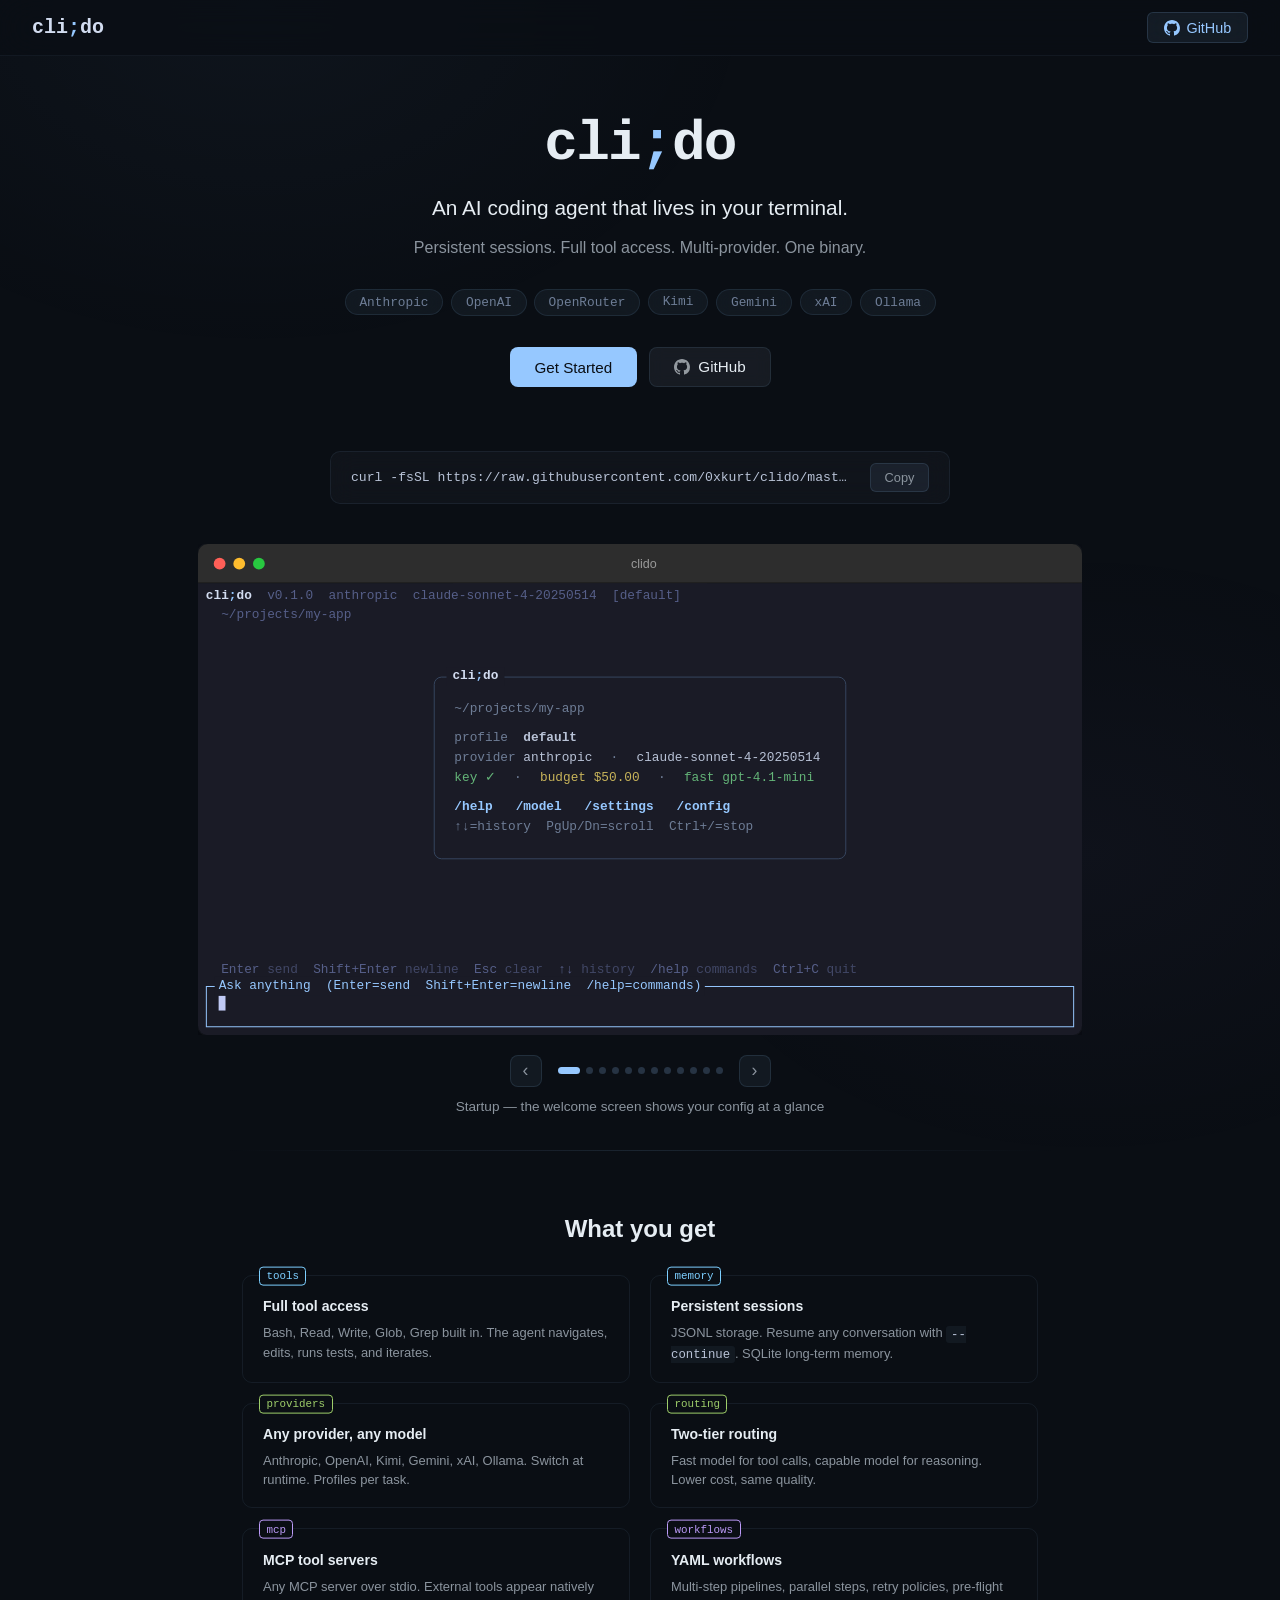
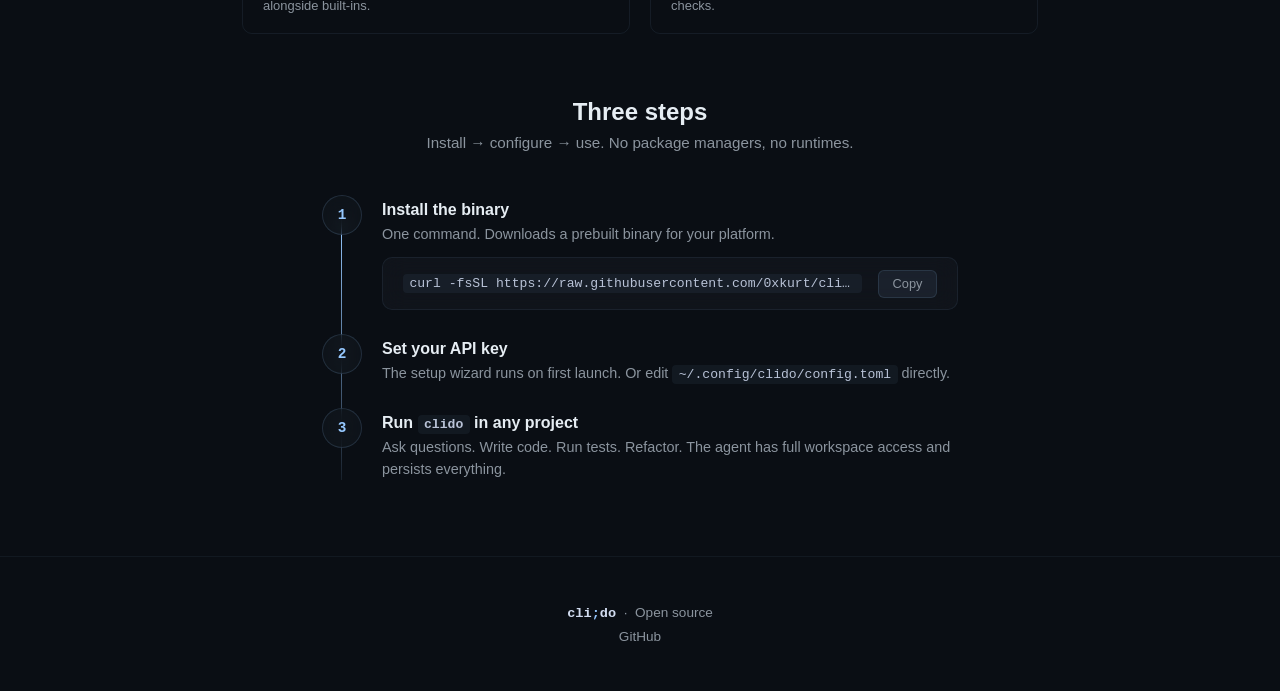
==== commit 58182c14: "feat: enhance landing page with improved carousel and responsive styles - Updated carousel.css to in" ====
--- a/docs/landing/index.html
+++ b/docs/landing/index.html
@@ -4,6 +4,19 @@
 <meta charset="UTF-8">
 <meta name="viewport" content="width=device-width, initial-scale=1.0">
 <title>clido — AI coding agent for your terminal</title>
+
+<!-- Favicon — inline SVG, no file needed -->
+<link rel="icon" type="image/svg+xml" href="data:image/svg+xml,%3Csvg xmlns='http://www.w3.org/2000/svg' viewBox='0 0 32 32'%3E%3Crect width='32' height='32' rx='7' fill='%230a0e14'/%3E%3Ctext x='16' y='23' font-family='monospace' font-size='22' font-weight='700' fill='%2396C8FF' text-anchor='middle'%3E%3B%3C/text%3E%3C/svg%3E">
+
+<!-- SEO & social -->
+<meta name="description" content="clido is an open-source AI coding agent for your terminal. Persistent sessions, full tool access, multi-provider. One binary.">
+<meta property="og:type" content="website">
+<meta property="og:title" content="clido — AI coding agent for your terminal">
+<meta property="og:description" content="Persistent sessions. Full tool access. Anthropic, OpenAI, Kimi, Gemini, xAI, Ollama. One binary.">
+<meta name="twitter:card" content="summary">
+<meta name="twitter:title" content="clido — AI coding agent for your terminal">
+<meta name="twitter:description" content="Persistent sessions. Full tool access. Multi-provider. One binary.">
+
 <link rel="stylesheet" href="style.css">
 <link rel="stylesheet" href="tui.css">
 <link rel="stylesheet" href="carousel.css">
@@ -16,8 +29,6 @@
     <span class="text">cli</span><span class="semi">;</span><span class="text">do</span>
   </span>
   <div class="nav-links">
-    <a href="/guide/introduction">Docs</a>
-    <a href="/guide/quick-start">Quick Start</a>
     <a href="https://github.com/0xKurt/clido" class="nav-cta">
       <svg width="16" height="16" viewBox="0 0 16 16" fill="currentColor"><path d="M8 0C3.58 0 0 3.58 0 8c0 3.54 2.29 6.53 5.47 7.59.4.07.55-.17.55-.38 0-.19-.01-.82-.01-1.49-2.01.37-2.53-.49-2.69-.94-.09-.23-.48-.94-.82-1.13-.28-.15-.68-.52-.01-.53.63-.01 1.08.58 1.23.82.72 1.21 1.87.87 2.33.66.07-.52.28-.87.51-1.07-1.78-.2-3.64-.89-3.64-3.95 0-.87.31-1.59.82-2.15-.08-.2-.36-1.02.08-2.12 0 0 .67-.21 2.2.82.64-.18 1.32-.27 2-.27.68 0 1.36.09 2 .27 1.53-1.04 2.2-.82 2.2-.82.44 1.1.16 1.92.08 2.12.51.56.82 1.27.82 2.15 0 3.07-1.87 3.75-3.65 3.95.29.25.54.73.54 1.48 0 1.07-.01 1.93-.01 2.2 0 .21.15.46.55.38A8.013 8.013 0 0016 8c0-4.42-3.58-8-8-8z"/></svg>
       GitHub
@@ -40,7 +51,7 @@
     <span class="pill">Ollama</span>
   </div>
   <div class="hero-actions">
-    <a href="/guide/quick-start" class="btn btn-primary">Get Started</a>
+    <a href="#three-steps" class="btn btn-primary">Get Started</a>
     <a href="https://github.com/0xKurt/clido" class="btn btn-secondary">
       <svg width="16" height="16" viewBox="0 0 16 16" fill="currentColor" style="opacity:0.6"><path d="M8 0C3.58 0 0 3.58 0 8c0 3.54 2.29 6.53 5.47 7.59.4.07.55-.17.55-.38 0-.19-.01-.82-.01-1.49-2.01.37-2.53-.49-2.69-.94-.09-.23-.48-.94-.82-1.13-.28-.15-.68-.52-.01-.53.63-.01 1.08.58 1.23.82.72 1.21 1.87.87 2.33.66.07-.52.28-.87.51-1.07-1.78-.2-3.64-.89-3.64-3.95 0-.87.31-1.59.82-2.15-.08-.2-.36-1.02.08-2.12 0 0 .67-.21 2.2.82.64-.18 1.32-.27 2-.27.68 0 1.36.09 2 .27 1.53-1.04 2.2-.82 2.2-.82.44 1.1.16 1.92.08 2.12.51.56.82 1.27.82 2.15 0 3.07-1.87 3.75-3.65 3.95.29.25.54.73.54 1.48 0 1.07-.01 1.93-.01 2.2 0 .21.15.46.55.38A8.013 8.013 0 0016 8c0-4.42-3.58-8-8-8z"/></svg>
       GitHub
@@ -57,13 +68,15 @@
 <!-- ═══════════════════════════════════════════════════════════════════════
      ANIMATED TUI CAROUSEL — 12 scenes showing every major feature
      ═══════════════════════════════════════════════════════════════════════ -->
-<section style="max-width:900px; margin:0 auto 2rem; padding:0 1.5rem">
-  <div class="macos-window">
-    <div class="macos-titlebar">
+<section class="carousel-section">
+  <div class="terminal-wrapper">
+  <div class="terminal-aspect">
+    <div class="macos-window">
+      <div class="macos-titlebar">
       <div class="macos-btn close"></div>
       <div class="macos-btn min"></div>
       <div class="macos-btn max"></div>
-      <div class="macos-title">clido — zsh — 96×32</div>
+      <div class="macos-title">clido</div>
     </div>
     <div class="tui carousel" id="carousel">
 
@@ -123,8 +136,8 @@
   <div class="tui-queue"></div>
   <div class="tui-hint"><span class="hk">&nbsp;&nbsp;Enter</span><span class="hl">&nbsp;send&nbsp;&nbsp;</span><span class="hk">↑↓</span><span class="hl">&nbsp;history</span></div>
   <div class="tui-iw"><div class="tui-in">
-    <div class="tui-it">Ask anything&nbsp;&nbsp;(Enter=send&nbsp;&nbsp;Shift+Enter=newline&nbsp;&nbsp;/help=commands)</div>
-    <div class="tui-ib"><span class="tw">add pagination to the /api/users endpoint</span><span class="cursor"></span></div>
+    <div class="tui-it">Ask anything</div>
+    <div class="tui-ib" style="overflow:hidden;white-space:nowrap"><span class="tw">add pagination to the /api/users endpoint<span class="cursor"></span></span></div>
   </div></div>
 </div>
 
@@ -151,9 +164,8 @@
   </div>
   <div class="tui-queue"></div>
   <div class="tui-hint"><span class="hk">&nbsp;&nbsp;Enter</span><span class="hl">&nbsp;send&nbsp;&nbsp;</span><span class="hk">Ctrl+Enter</span><span class="hl">&nbsp;interrupt</span></div>
-  <div class="tui-iw"><div class="tui-in thinking">
-    <div class="tui-it"><span class="spinner"></span>&nbsp;thinking… 3s&nbsp;&nbsp;(type a follow-up to queue, Ctrl+Enter to interrupt)</div>
-    <div class="tui-ib"><span class="cursor"></span></div>
+  <div class="tui-iw"><div class="tui-in thinking" style="min-height:34px;flex-direction:row;align-items:center">
+    <div class="tui-ib"><span class="spinner"></span>&nbsp;thinking… 3s&nbsp;&nbsp;<span style="color:var(--term-dim);opacity:0.6">· Ctrl+Enter to interrupt</span></div>
   </div></div>
 </div>
 
@@ -274,9 +286,8 @@
     <div class="st-line rv rv8"><span style="color:var(--term-cyan);opacity:0.6">&nbsp;&nbsp;▶&nbsp;</span><span class="st-done">executing enhanced plan…</span></div>
   </div>
   <div class="tui-hint"><span class="hk">&nbsp;&nbsp;Enter</span><span class="hl">&nbsp;send&nbsp;&nbsp;</span><span class="hk">Ctrl+Enter</span><span class="hl">&nbsp;interrupt</span></div>
-  <div class="tui-iw"><div class="tui-in thinking">
-    <div class="tui-it"><span class="spinner"></span>&nbsp;thinking… 2s&nbsp;&nbsp;(type a follow-up to queue, Ctrl+Enter to interrupt)</div>
-    <div class="tui-ib"><span class="cursor"></span></div>
+  <div class="tui-iw"><div class="tui-in thinking" style="min-height:34px;flex-direction:row;align-items:center">
+    <div class="tui-ib"><span class="spinner"></span>&nbsp;thinking… 2s&nbsp;&nbsp;<span style="color:var(--term-dim);opacity:0.6">· Ctrl+Enter to interrupt</span></div>
   </div></div>
 </div>
 
@@ -503,16 +514,16 @@
 
     </div><!-- /carousel -->
   </div><!-- /macos-window -->
+  </div><!-- /terminal-aspect -->
+  </div><!-- /terminal-wrapper -->
 
   <!-- Carousel controls -->
   <div class="carousel-controls">
-    <div class="carousel-nav">
-      <button onclick="prevScene()" aria-label="Previous">‹</button>
-      <button onclick="nextScene()" aria-label="Next">›</button>
-    </div>
+    <button class="carousel-btn" onclick="prevScene()" aria-label="Previous">‹</button>
     <div class="carousel-dots" id="dots"></div>
-    <div class="carousel-caption" id="caption"></div>
-  </div>
+    <button class="carousel-btn" onclick="nextScene()" aria-label="Next">›</button>
+  </div>
+  <div class="carousel-caption" id="caption"></div>
 </section>
 
 <div class="section-break"><hr></div>
@@ -520,43 +531,42 @@
 <!-- ═══ Features ══════════════════════════════════════════════════════════ -->
 <section class="features">
   <h2 class="section-heading">What you get</h2>
-  <p class="section-sub">A terminal agent that reads, writes, runs, and iterates on your code.</p>
-  <div class="feature-grid">
-    <div class="feature-card glass">
-      <div class="feature-icon">🛠️</div>
-      <h3>Reads, writes, runs</h3>
-      <p>Built-in Bash, Read, Write, Glob, Grep. The agent navigates your codebase, edits files, runs tests, and iterates until the task is done.</p>
-    </div>
-    <div class="feature-card glass">
-      <div class="feature-icon">🧠</div>
-      <h3>Persistent memory</h3>
-      <p>Sessions stored as JSONL. Resume with <code>--continue</code>. Long-term SQLite memory surfaces relevant context from past conversations.</p>
-    </div>
-    <div class="feature-card glass">
-      <div class="feature-icon">🔌</div>
-      <h3>Any provider, any model</h3>
-      <p>Anthropic, OpenAI, OpenRouter, Kimi, Gemini, xAI, Ollama. Switch at runtime. Define profiles for different tasks.</p>
-    </div>
-    <div class="feature-card glass">
-      <div class="feature-icon">⚡</div>
-      <h3>Two-tier routing</h3>
-      <p>Use a fast model for tool calls and a capable model for reasoning. Cut cost without cutting quality. Configurable per profile.</p>
-    </div>
-    <div class="feature-card glass">
-      <div class="feature-icon">🔧</div>
-      <h3>MCP tool servers</h3>
-      <p>Connect any Model Context Protocol server over stdio. External tools appear natively to the agent alongside built-in tools.</p>
-    </div>
-    <div class="feature-card glass">
-      <div class="feature-icon">📋</div>
-      <h3>YAML workflows</h3>
-      <p>Multi-step agent pipelines. Dynamic parameters, parallel steps, retry policies, pre-flight checks. Reproducible automation.</p>
+  <div class="feature-list">
+    <div class="feat" style="--ac:var(--term-cyan)">
+      <div class="feat-tag">tools</div>
+      <div class="feat-title">Full tool access</div>
+      <div class="feat-body">Bash, Read, Write, Glob, Grep built in. The agent navigates, edits, runs tests, and iterates.</div>
+    </div>
+    <div class="feat" style="--ac:var(--term-cyan)">
+      <div class="feat-tag">memory</div>
+      <div class="feat-title">Persistent sessions</div>
+      <div class="feat-body">JSONL storage. Resume any conversation with <code>--continue</code>. SQLite long-term memory.</div>
+    </div>
+    <div class="feat" style="--ac:var(--term-green)">
+      <div class="feat-tag">providers</div>
+      <div class="feat-title">Any provider, any model</div>
+      <div class="feat-body">Anthropic, OpenAI, Kimi, Gemini, xAI, Ollama. Switch at runtime. Profiles per task.</div>
+    </div>
+    <div class="feat" style="--ac:var(--term-green)">
+      <div class="feat-tag">routing</div>
+      <div class="feat-title">Two-tier routing</div>
+      <div class="feat-body">Fast model for tool calls, capable model for reasoning. Lower cost, same quality.</div>
+    </div>
+    <div class="feat" style="--ac:var(--magenta)">
+      <div class="feat-tag">mcp</div>
+      <div class="feat-title">MCP tool servers</div>
+      <div class="feat-body">Any MCP server over stdio. External tools appear natively alongside built-ins.</div>
+    </div>
+    <div class="feat" style="--ac:var(--magenta)">
+      <div class="feat-tag">workflows</div>
+      <div class="feat-title">YAML workflows</div>
+      <div class="feat-body">Multi-step pipelines, parallel steps, retry policies, pre-flight checks.</div>
     </div>
   </div>
 </section>
 
 <!-- ═══ Workflow ══════════════════════════════════════════════════════════ -->
-<section class="workflow">
+<section id="three-steps" class="workflow">
   <h2 class="section-heading">Three steps</h2>
   <p class="section-sub" style="margin-bottom:2rem">Install → configure → use. No package managers, no runtimes.</p>
   <div class="workflow-steps">
@@ -564,7 +574,11 @@
       <div class="wf-num">1</div>
       <div class="wf-content">
         <h3>Install the binary</h3>
-        <p>One command. Downloads a prebuilt binary for your platform. macOS (arm64, x86) and Linux (x86, arm64).</p>
+        <p>One command. Downloads a prebuilt binary for your platform.</p>
+        <div class="install-banner">
+          <code>curl -fsSL https://raw.githubusercontent.com/0xkurt/clido/master/scripts/install.sh | sh</code>
+          <button onclick="navigator.clipboard.writeText('curl -fsSL https://raw.githubusercontent.com/0xkurt/clido/master/scripts/install.sh | sh');this.textContent='Copied!';setTimeout(()=>this.textContent='Copy',1500)">Copy</button>
+        </div>
       </div>
     </div>
     <div class="wf-step">
@@ -590,24 +604,45 @@
     <span class="mono" style="color:var(--title-text);font-weight:700">cli<span style="color:var(--brand)">;</span>do</span>
     &nbsp;·&nbsp; Open source
   </p>
-  <p>
-    <a href="https://github.com/0xKurt/clido">GitHub</a>
-    &nbsp;&nbsp;·&nbsp;&nbsp;
-    <a href="/guide/introduction">Documentation</a>
-    &nbsp;&nbsp;·&nbsp;&nbsp;
-    <a href="/guide/quick-start">Quick Start</a>
-  </p>
+  <p><a href="https://github.com/0xKurt/clido">GitHub</a></p>
 </footer>
 
 <!-- ═══ Carousel JS ══════════════════════════════════════════════════════ -->
 <script>
+// Scale the terminal window so everything inside shrinks proportionally on mobile.
+// The window is designed at 900px; we compute scale = available / 900 and apply
+// transform: scale() so fonts, borders, and padding all shrink at the same ratio.
+(function() {
+  var aspect = document.querySelector('.terminal-aspect');
+  var win    = aspect && aspect.querySelector('.macos-window');
+
+  function scaleTerminal() {
+    if (!win) return;
+    // Reset first so offsetHeight reflects natural size
+    win.style.transform = '';
+    aspect.style.height  = '';
+
+    var available = aspect.clientWidth;
+    var scale = Math.min(1, available / 900);
+
+    if (scale < 1) {
+      win.style.transform = 'scale(' + scale + ')';
+      aspect.style.height  = (win.offsetHeight * scale) + 'px';
+    }
+  }
+
+  scaleTerminal();
+  window.addEventListener('resize', scaleTerminal);
+})();
+
 (function() {
   const scenes = document.querySelectorAll('#carousel .scene');
   const dotsEl = document.getElementById('dots');
   const captionEl = document.getElementById('caption');
   let current = 0;
   let timer;
-  const INTERVAL = 4000;
+  const INTERVAL = 5000; // 5 seconds per scene
+  const FIRST_INTERVAL = 4000; // First scene slightly shorter since it's static
 
   // Build dots
   scenes.forEach((_, i) => {
@@ -630,7 +665,9 @@
 
   function resetTimer() {
     clearInterval(timer);
-    timer = setInterval(() => goTo(current + 1), INTERVAL);
+    // Use shorter interval for first scene since it has less animation
+    const interval = current === 0 ? FIRST_INTERVAL : INTERVAL;
+    timer = setInterval(() => goTo(current + 1), interval);
   }
 
   window.nextScene = () => goTo(current + 1);
@@ -643,13 +680,13 @@
   });
 
   // Pause on hover
-  const carousel = document.querySelector('.macos-window');
+  const carousel = document.querySelector('.terminal-wrapper');
   carousel.addEventListener('mouseenter', () => clearInterval(timer));
   carousel.addEventListener('mouseleave', resetTimer);
 
   // Init
   captionEl.textContent = scenes[0].dataset.caption || '';
-  timer = setInterval(() => goTo(current + 1), INTERVAL);
+  timer = setInterval(() => goTo(current + 1), FIRST_INTERVAL);
 })();
 </script>
 
--- a/docs/landing/style.css
+++ b/docs/landing/style.css
@@ -154,6 +154,36 @@
 }
 .install-banner button:hover { background: rgba(150,200,255,0.15); border-color: rgba(150,200,255,0.3); color: var(--brand); }
 
+/* Install banner inside workflow steps - same styling but no max-width constraint */
+.wf-step .install-banner {
+  max-width: none;
+  margin: 0.75rem 0 0 0;
+  width: 100%;
+}
+
+.wf-step .install-banner code {
+  min-width: 0;
+  flex: 1;
+}
+
+/* Mobile: workflow install banner */
+@media (max-width: 640px) {
+  .wf-step .install-banner {
+    margin: 0.5rem 0 0 0;
+    padding: 0.5rem 0.75rem;
+    gap: 0.5rem;
+    min-width: 0;
+  }
+  .wf-step .install-banner code {
+    font-size: 0.65rem;
+    min-width: 0;
+  }
+  .wf-step .install-banner button {
+    padding: 0.25rem 0.5rem;
+    font-size: 0.7rem;
+  }
+}
+
 /* ── Sections ──────────────────────────────────────────────────────────── */
 .section-break { max-width: 900px; margin: 0 auto 4rem; padding: 0 2rem; text-align: center; }
 .section-break hr { border: none; height: 1px; background: linear-gradient(90deg, transparent, rgba(150,200,255,0.12), transparent); }
@@ -164,24 +194,66 @@
 }
 
 /* ── Features ──────────────────────────────────────────────────────────── */
-.features { max-width: 960px; margin: 0 auto 4rem; padding: 0 2rem; }
-.feature-grid { display: grid; grid-template-columns: repeat(3, 1fr); gap: 1rem; }
-.feature-card {
-  border-radius: 12px; padding: 1.5rem; transition: all 0.25s;
-}
-.feature-card:hover { border-color: rgba(150,200,255,0.15); transform: translateY(-2px); box-shadow: 0 8px 32px rgba(0,0,0,0.2); }
-.feature-icon {
-  width: 36px; height: 36px;
-  display: flex; align-items: center; justify-content: center;
-  border-radius: 8px; margin-bottom: 1rem; font-size: 1.1rem;
-  background: rgba(150,200,255,0.06); border: 1px solid rgba(150,200,255,0.08);
-}
-.feature-card h3 { font-size: 0.95rem; font-weight: 600; margin-bottom: 0.4rem; }
-.feature-card p { font-size: 0.85rem; color: var(--text-muted); line-height: 1.55; }
-.feature-card code {
-  font-family: 'SF Mono', 'Fira Code', monospace;
-  background: rgba(150,200,255,0.06); padding: 0.1rem 0.35rem;
-  border-radius: 3px; font-size: 0.8rem; color: var(--soft);
+.features { max-width: 860px; margin: 0 auto 4rem; padding: 0 2rem; }
+.features .section-heading { margin-bottom: 2rem; }
+
+.feature-list {
+  display: grid;
+  grid-template-columns: 1fr 1fr;
+  gap: 1.25rem;
+}
+
+.feat {
+  position: relative;
+  display: flex;
+  flex-direction: column;
+  gap: 0.35rem;
+  padding: 1.4rem 1.25rem 1.1rem;
+  border: 1px solid rgba(150,200,255,0.08);
+  border-radius: 10px;
+  transition: background 0.18s, border-color 0.18s;
+}
+.feat:hover {
+  background: rgba(150,200,255,0.025);
+  border-color: rgba(150,200,255,0.14);
+}
+
+.feat-tag {
+  position: absolute;
+  top: 0;
+  left: 1rem;
+  transform: translateY(-50%);
+  background: var(--page-bg);
+  padding: 0.15rem 0.4rem;
+  font-family: 'SF Mono', 'Fira Code', monospace;
+  font-size: 0.68rem;
+  color: var(--ac);
+  border: 1px solid var(--ac);
+  border-radius: 4px;
+  white-space: nowrap;
+}
+.feat-title {
+  font-size: 0.88rem;
+  font-weight: 600;
+  color: var(--text);
+  margin-bottom: 0.2rem;
+}
+.feat-body {
+  font-size: 0.81rem;
+  color: var(--text-muted);
+  line-height: 1.5;
+}
+.feat-body code {
+  font-family: 'SF Mono', 'Fira Code', monospace;
+  background: rgba(150,200,255,0.06);
+  padding: 0.1rem 0.3rem;
+  border-radius: 3px;
+  font-size: 0.77rem;
+  color: var(--soft);
+}
+
+@media (max-width: 600px) {
+  .feature-list { grid-template-columns: 1fr; }
 }
 
 /* ── Workflow ──────────────────────────────────────────────────────────── */
@@ -191,7 +263,7 @@
   content: ''; position: absolute; left: 19px; top: 36px; bottom: 12px;
   width: 1px; background: linear-gradient(180deg, var(--brand), rgba(150,200,255,0.1));
 }
-.wf-step { display: flex; gap: 1.25rem; align-items: flex-start; padding: 0.75rem 0; }
+.wf-step { display: flex; gap: 1.25rem; align-items: flex-start; padding: 0.75rem 0; min-width: 0; }
 .wf-num {
   flex-shrink: 0; width: 40px; height: 40px;
   display: flex; align-items: center; justify-content: center;
@@ -201,13 +273,57 @@
   color: var(--brand); font-size: 0.9rem; font-weight: 700;
   font-family: 'SF Mono', monospace; z-index: 1;
 }
-.wf-content { padding-top: 6px; }
+.wf-content { 
+  padding-top: 6px; 
+  min-width: 0;
+  flex: 1;
+}
 .wf-content h3 { font-size: 1rem; font-weight: 600; margin-bottom: 0.3rem; }
 .wf-content p { font-size: 0.9rem; color: var(--text-muted); line-height: 1.5; }
 .wf-content code {
   font-family: 'SF Mono', 'Fira Code', monospace;
   background: rgba(150,200,255,0.06); padding: 0.12rem 0.4rem;
   border-radius: 4px; font-size: 0.82rem; color: var(--soft);
+}
+
+.wf-code {
+  margin-top: 0.75rem;
+  background: rgba(22,27,34,0.8);
+  border: 1px solid rgba(150,200,255,0.1);
+  border-radius: 8px;
+  padding: 0.6rem 0.8rem;
+  display: flex;
+  align-items: center;
+  justify-content: space-between;
+  gap: 0.5rem;
+  overflow: hidden;
+  max-width: 100%;
+}
+
+.wf-code code {
+  background: transparent;
+  padding: 0;
+  font-size: 0.75rem;
+  color: var(--soft);
+  overflow: hidden;
+  text-overflow: ellipsis;
+  white-space: nowrap;
+  min-width: 0;
+  flex: 1;
+  display: block;
+}
+
+.wf-code button {
+  background: rgba(150,200,255,0.08);
+  border: 1px solid rgba(150,200,255,0.12);
+  color: var(--text-muted);
+  padding: 0.3rem 0.7rem;
+  border-radius: 6px;
+  font-size: 0.75rem;
+  cursor: pointer;
+  white-space: nowrap;
+  transition: all 0.2s;
+  flex-shrink: 0;
 }
 
 /* ── Footer ────────────────────────────────────────────────────────────── */
@@ -220,11 +336,50 @@
 footer a:hover { color: var(--text); }
 
 /* ── Responsive ────────────────────────────────────────────────────────── */
-@media (max-width: 768px) { .feature-grid { grid-template-columns: 1fr; } }
+@media (max-width: 768px) {
+  .wf-code {
+    flex-direction: row;
+    padding: 0.6rem 0.75rem;
+  }
+  .wf-code code {
+    font-size: 0.7rem;
+  }
+}
 @media (max-width: 640px) {
   .hero { padding: 6rem 1.25rem 2rem; }
   .hero h1 { font-size: 2.5rem; }
+  .hero .tagline { font-size: 1.1rem; }
   nav { padding: 0 1rem; }
-  .nav-links a:not(.nav-cta) { display: none; }
-  .feature-grid { grid-template-columns: 1fr; }
-}
+  .install-banner {
+    margin: 0 1rem 2rem;
+    flex-direction: column;
+    gap: 0.75rem;
+    align-items: stretch;
+  }
+  .install-banner code {
+    font-size: 0.7rem;
+  }
+  .workflow-steps::before { left: 15px; }
+  .wf-step { gap: 0.75rem; }
+  .wf-num { 
+    width: 32px; 
+    height: 32px; 
+    font-size: 0.8rem;
+  }
+  .wf-content h3 { font-size: 0.95rem; }
+  .wf-content p { font-size: 0.85rem; }
+  .wf-code {
+    padding: 0.4rem 0.5rem;
+    gap: 0.4rem;
+    margin-top: 0.5rem;
+  }
+  .wf-code code {
+    font-size: 0.6rem;
+  }
+  .wf-code button {
+    padding: 0.2rem 0.5rem;
+    font-size: 0.65rem;
+  }
+  .section-heading { font-size: 1.25rem; }
+  footer { padding: 2rem 1rem; }
+}
--- a/docs/landing/tui.css
+++ b/docs/landing/tui.css
@@ -210,10 +210,6 @@
   60%  { content: '⠦'; } 70%  { content: '⠧'; } 80%  { content: '⠇'; } 90%  { content: '⠏'; }
 }
 
-/* ── Responsive ── */
-@media (max-width: 640px) {
-  .wp { min-width: 0; max-width: 100%; margin: 0 8px; }
-  .tui { font-size: 11px; }
-  .tui-hint { display: none; }
-  .macos-title { display: none; }
-}
+/* ── Responsive ──
+   The terminal window scales uniformly via transform: scale() (see scaleTerminal() in index.html).
+   No per-breakpoint font/size overrides needed — everything inside scales 1:1. */
--- a/docs/landing/carousel.css
+++ b/docs/landing/carousel.css
@@ -1,7 +1,31 @@
 /* ═══════════════════════════════════════════════════════════════════════════
    TUI Scene Carousel — CSS-only animated demo
-   12 scenes, 4s each = 48s total cycle
    ═══════════════════════════════════════════════════════════════════════════ */
+
+/* Carousel section container */
+.carousel-section {
+  max-width: 900px;
+  margin: 0 auto 2rem;
+  padding: 0 8px;
+}
+
+/* ── Terminal wrapper ── */
+.terminal-wrapper {
+  width: 100%;
+}
+
+/* Scaling container — height is set by JS on mobile */
+.terminal-aspect {
+  width: 100%;
+  position: relative;
+  overflow: hidden;
+}
+
+/* The window is always 900px wide; JS scales it down on small screens */
+.terminal-aspect .macos-window {
+  width: 900px;
+  transform-origin: top left;
+}
 
 /* ── Carousel container ── */
 .carousel {
@@ -9,6 +33,7 @@
   min-height: 460px;
 }
 
+/* ── Scene ── */
 .scene {
   position: absolute;
   top: 0; left: 0; right: 0; bottom: 0;
@@ -19,78 +44,79 @@
   transition: opacity 0.4s ease;
 }
 
-/* ── JS-controlled scene switching (no CSS keyframes needed) ── */
 .scene.active {
   opacity: 1;
   pointer-events: auto;
 }
 
-/* ── Scene caption (below terminal) ── */
+/* ── Carousel controls ── */
 .carousel-controls {
   display: flex;
   align-items: center;
   justify-content: center;
   gap: 1rem;
-  margin-top: 1rem;
-  padding: 0 1rem;
+  margin-top: 1.25rem;
+}
+
+.carousel-btn {
+  background: rgba(150,200,255,0.06);
+  border: 1px solid rgba(150,200,255,0.12);
+  color: var(--text-muted);
+  width: 32px; height: 32px;
+  border-radius: 8px;
+  cursor: pointer;
+  font-size: 1.1rem;
+  flex-shrink: 0;
+  display: flex; align-items: center; justify-content: center;
+  transition: all 0.2s;
+}
+
+.carousel-btn:hover {
+  background: rgba(150,200,255,0.15);
+  border-color: rgba(150,200,255,0.3);
+  color: var(--brand);
+}
+
+.carousel-btn:active { transform: scale(0.95); }
+
+.carousel-dots {
+  display: flex;
+  gap: 6px;
+  align-items: center;
+  flex-wrap: wrap;
+  justify-content: center;
+}
+
+.carousel-dot {
+  width: 7px;
+  height: 7px;
+  border-radius: 50%;
+  background: rgba(150,200,255,0.2);
+  cursor: pointer;
+  transition: all 0.25s ease;
+  border: none;
+  padding: 0;
+  flex-shrink: 0;
+}
+
+.carousel-dot:hover { background: rgba(150,200,255,0.4); }
+
+.carousel-dot.active {
+  background: var(--brand);
+  width: 22px;
+  border-radius: 4px;
 }
 
 .carousel-caption {
   font-size: 0.85rem;
   color: var(--text-muted);
   text-align: center;
-  min-width: 280px;
-  transition: opacity 0.3s;
+  margin-top: 0.75rem;
+  min-height: 1.2rem;
+  padding: 0 1rem;
 }
 
-.carousel-dots {
-  display: flex;
-  gap: 5px;
-  flex-shrink: 0;
-}
-
-.carousel-dot {
-  width: 6px; height: 6px;
-  border-radius: 50%;
-  background: rgba(150,200,255,0.15);
-  cursor: pointer;
-  transition: all 0.2s;
-  border: none;
-  padding: 0;
-}
-.carousel-dot:hover {
-  background: rgba(150,200,255,0.3);
-}
-.carousel-dot.active {
-  background: var(--brand);
-  box-shadow: 0 0 6px rgba(150,200,255,0.4);
-  width: 18px;
-  border-radius: 3px;
-}
-
-.carousel-nav {
-  display: flex;
-  gap: 0.5rem;
-  flex-shrink: 0;
-}
-.carousel-nav button {
-  background: rgba(150,200,255,0.06);
-  border: 1px solid rgba(150,200,255,0.1);
-  color: var(--text-muted);
-  width: 28px; height: 28px;
-  border-radius: 6px;
-  cursor: pointer;
-  font-size: 0.85rem;
-  display: flex; align-items: center; justify-content: center;
-  transition: all 0.2s;
-}
-.carousel-nav button:hover {
-  background: rgba(150,200,255,0.15);
-  border-color: rgba(150,200,255,0.25);
-  color: var(--brand);
-}
-
-/* ── Staggered reveal for content inside active scenes ── */
+/* ── Staggered reveal ── */
 .scene.active .rv { opacity: 0; animation: rv-in 0.3s ease forwards; }
 .scene.active .rv1 { animation-delay: 0.3s; }
 .scene.active .rv2 { animation-delay: 0.6s; }
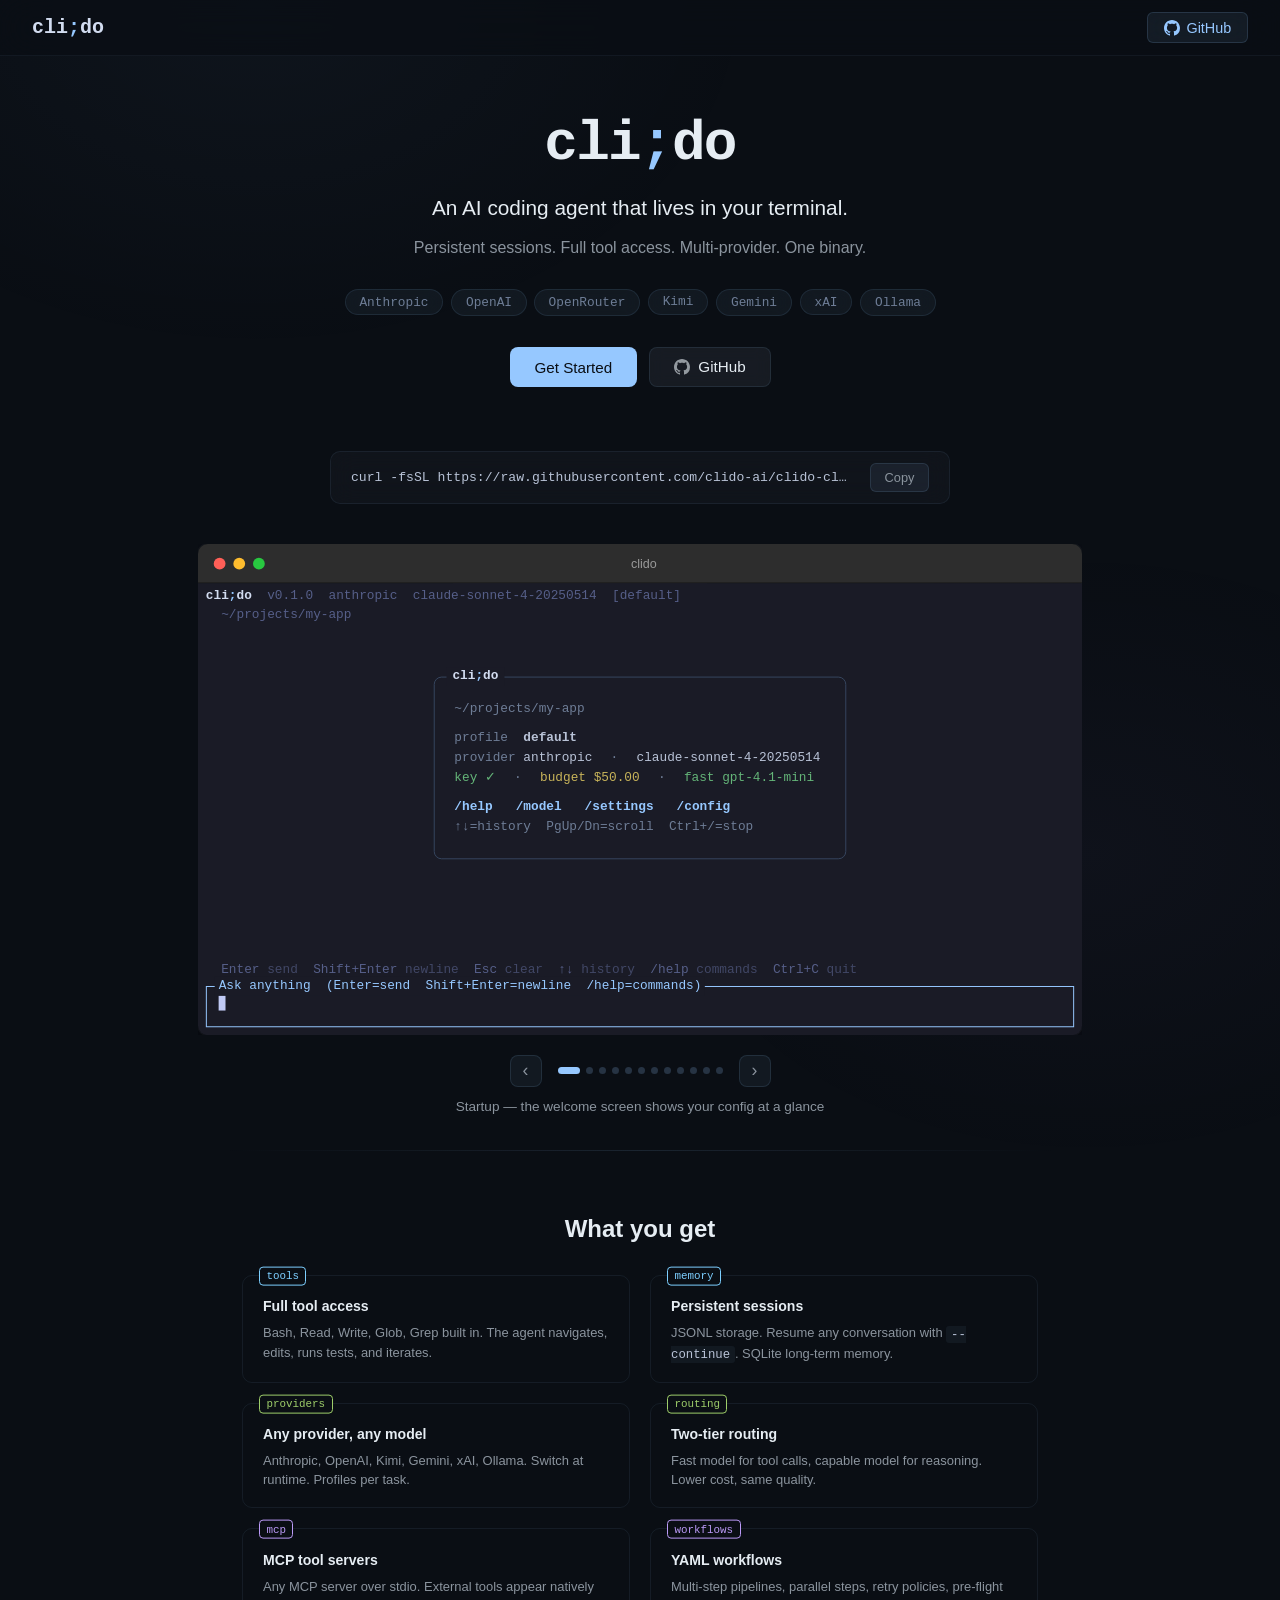
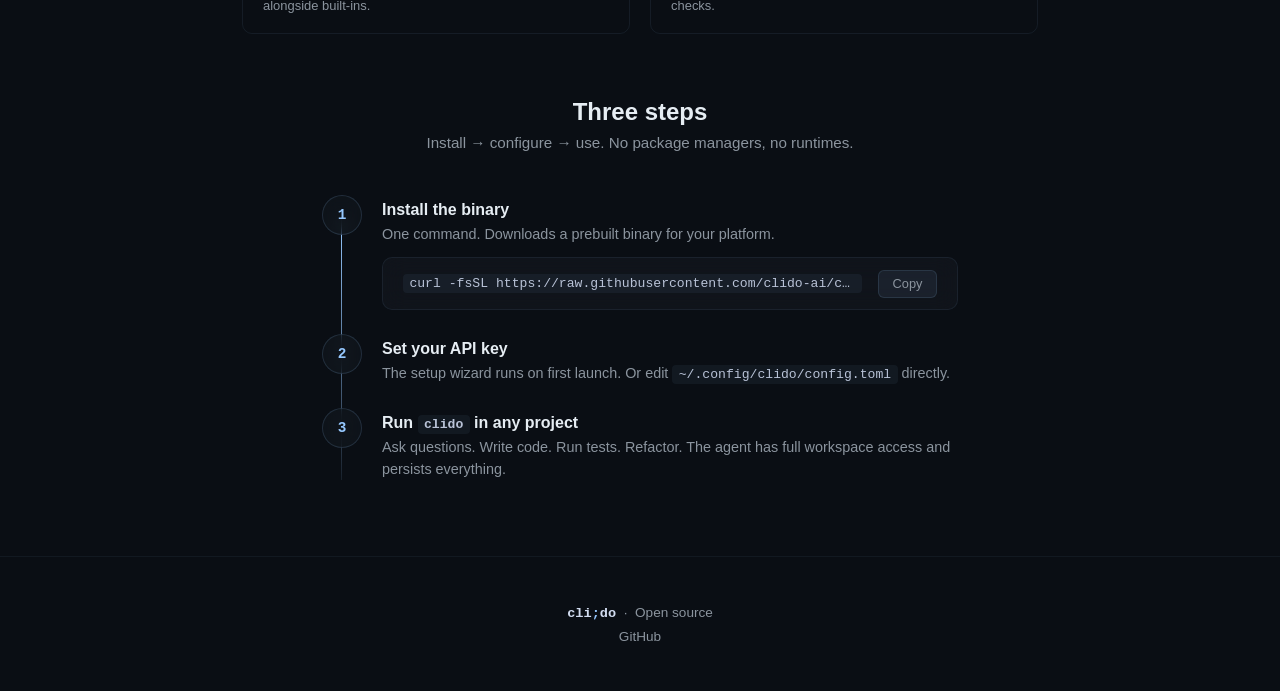
==== commit ba0c6069: "chore: migrate all URLs to clido-ai/clido-cli Update all GitHub references from 0xkurt/clido, kurtbu" ====
--- a/docs/landing/index.html
+++ b/docs/landing/index.html
@@ -13,9 +13,14 @@
 <meta property="og:type" content="website">
 <meta property="og:title" content="clido — AI coding agent for your terminal">
 <meta property="og:description" content="Persistent sessions. Full tool access. Anthropic, OpenAI, Kimi, Gemini, xAI, Ollama. One binary.">
-<meta name="twitter:card" content="summary">
+<meta name="twitter:card" content="summary_large_image">
 <meta name="twitter:title" content="clido — AI coding agent for your terminal">
 <meta name="twitter:description" content="Persistent sessions. Full tool access. Multi-provider. One binary.">
+<!-- OG Image: Open og-frame.html in Chrome at 1200×630, then DevTools → Cmd+Shift+P → "Capture screenshot" → save as og.png -->
+<meta property="og:image" content="https://clido.ai/og.png">
+<meta property="og:image:width" content="1200">
+<meta property="og:image:height" content="630">
+<meta name="twitter:image" content="https://clido.ai/og.png">
 
 <link rel="stylesheet" href="style.css">
 <link rel="stylesheet" href="tui.css">
@@ -29,7 +34,7 @@
     <span class="text">cli</span><span class="semi">;</span><span class="text">do</span>
   </span>
   <div class="nav-links">
-    <a href="https://github.com/0xKurt/clido" class="nav-cta">
+    <a href="https://github.com/clido-ai/clido-cli" class="nav-cta">
       <svg width="16" height="16" viewBox="0 0 16 16" fill="currentColor"><path d="M8 0C3.58 0 0 3.58 0 8c0 3.54 2.29 6.53 5.47 7.59.4.07.55-.17.55-.38 0-.19-.01-.82-.01-1.49-2.01.37-2.53-.49-2.69-.94-.09-.23-.48-.94-.82-1.13-.28-.15-.68-.52-.01-.53.63-.01 1.08.58 1.23.82.72 1.21 1.87.87 2.33.66.07-.52.28-.87.51-1.07-1.78-.2-3.64-.89-3.64-3.95 0-.87.31-1.59.82-2.15-.08-.2-.36-1.02.08-2.12 0 0 .67-.21 2.2.82.64-.18 1.32-.27 2-.27.68 0 1.36.09 2 .27 1.53-1.04 2.2-.82 2.2-.82.44 1.1.16 1.92.08 2.12.51.56.82 1.27.82 2.15 0 3.07-1.87 3.75-3.65 3.95.29.25.54.73.54 1.48 0 1.07-.01 1.93-.01 2.2 0 .21.15.46.55.38A8.013 8.013 0 0016 8c0-4.42-3.58-8-8-8z"/></svg>
       GitHub
     </a>
@@ -52,7 +57,7 @@
   </div>
   <div class="hero-actions">
     <a href="#three-steps" class="btn btn-primary">Get Started</a>
-    <a href="https://github.com/0xKurt/clido" class="btn btn-secondary">
+    <a href="https://github.com/clido-ai/clido-cli" class="btn btn-secondary">
       <svg width="16" height="16" viewBox="0 0 16 16" fill="currentColor" style="opacity:0.6"><path d="M8 0C3.58 0 0 3.58 0 8c0 3.54 2.29 6.53 5.47 7.59.4.07.55-.17.55-.38 0-.19-.01-.82-.01-1.49-2.01.37-2.53-.49-2.69-.94-.09-.23-.48-.94-.82-1.13-.28-.15-.68-.52-.01-.53.63-.01 1.08.58 1.23.82.72 1.21 1.87.87 2.33.66.07-.52.28-.87.51-1.07-1.78-.2-3.64-.89-3.64-3.95 0-.87.31-1.59.82-2.15-.08-.2-.36-1.02.08-2.12 0 0 .67-.21 2.2.82.64-.18 1.32-.27 2-.27.68 0 1.36.09 2 .27 1.53-1.04 2.2-.82 2.2-.82.44 1.1.16 1.92.08 2.12.51.56.82 1.27.82 2.15 0 3.07-1.87 3.75-3.65 3.95.29.25.54.73.54 1.48 0 1.07-.01 1.93-.01 2.2 0 .21.15.46.55.38A8.013 8.013 0 0016 8c0-4.42-3.58-8-8-8z"/></svg>
       GitHub
     </a>
@@ -61,8 +66,8 @@
 
 <!-- ═══ Install ═══════════════════════════════════════════════════════════ -->
 <div class="install-banner">
-  <code>curl -fsSL https://raw.githubusercontent.com/0xkurt/clido/master/scripts/install.sh | sh</code>
-  <button onclick="navigator.clipboard.writeText('curl -fsSL https://raw.githubusercontent.com/0xkurt/clido/master/scripts/install.sh | sh');this.textContent='Copied!';setTimeout(()=>this.textContent='Copy',1500)">Copy</button>
+  <code>curl -fsSL https://raw.githubusercontent.com/clido-ai/clido-cli/master/scripts/install.sh | sh</code>
+  <button onclick="navigator.clipboard.writeText('curl -fsSL https://raw.githubusercontent.com/clido-ai/clido-cli/master/scripts/install.sh | sh');this.textContent='Copied!';setTimeout(()=>this.textContent='Copy',1500)">Copy</button>
 </div>
 
 <!-- ═══════════════════════════════════════════════════════════════════════
@@ -576,8 +581,8 @@
         <h3>Install the binary</h3>
         <p>One command. Downloads a prebuilt binary for your platform.</p>
         <div class="install-banner">
-          <code>curl -fsSL https://raw.githubusercontent.com/0xkurt/clido/master/scripts/install.sh | sh</code>
-          <button onclick="navigator.clipboard.writeText('curl -fsSL https://raw.githubusercontent.com/0xkurt/clido/master/scripts/install.sh | sh');this.textContent='Copied!';setTimeout(()=>this.textContent='Copy',1500)">Copy</button>
+          <code>curl -fsSL https://raw.githubusercontent.com/clido-ai/clido-cli/master/scripts/install.sh | sh</code>
+          <button onclick="navigator.clipboard.writeText('curl -fsSL https://raw.githubusercontent.com/clido-ai/clido-cli/master/scripts/install.sh | sh');this.textContent='Copied!';setTimeout(()=>this.textContent='Copy',1500)">Copy</button>
         </div>
       </div>
     </div>
@@ -604,7 +609,7 @@
     <span class="mono" style="color:var(--title-text);font-weight:700">cli<span style="color:var(--brand)">;</span>do</span>
     &nbsp;·&nbsp; Open source
   </p>
-  <p><a href="https://github.com/0xKurt/clido">GitHub</a></p>
+  <p><a href="https://github.com/clido-ai/clido-cli">GitHub</a></p>
 </footer>
 
 <!-- ═══ Carousel JS ══════════════════════════════════════════════════════ -->
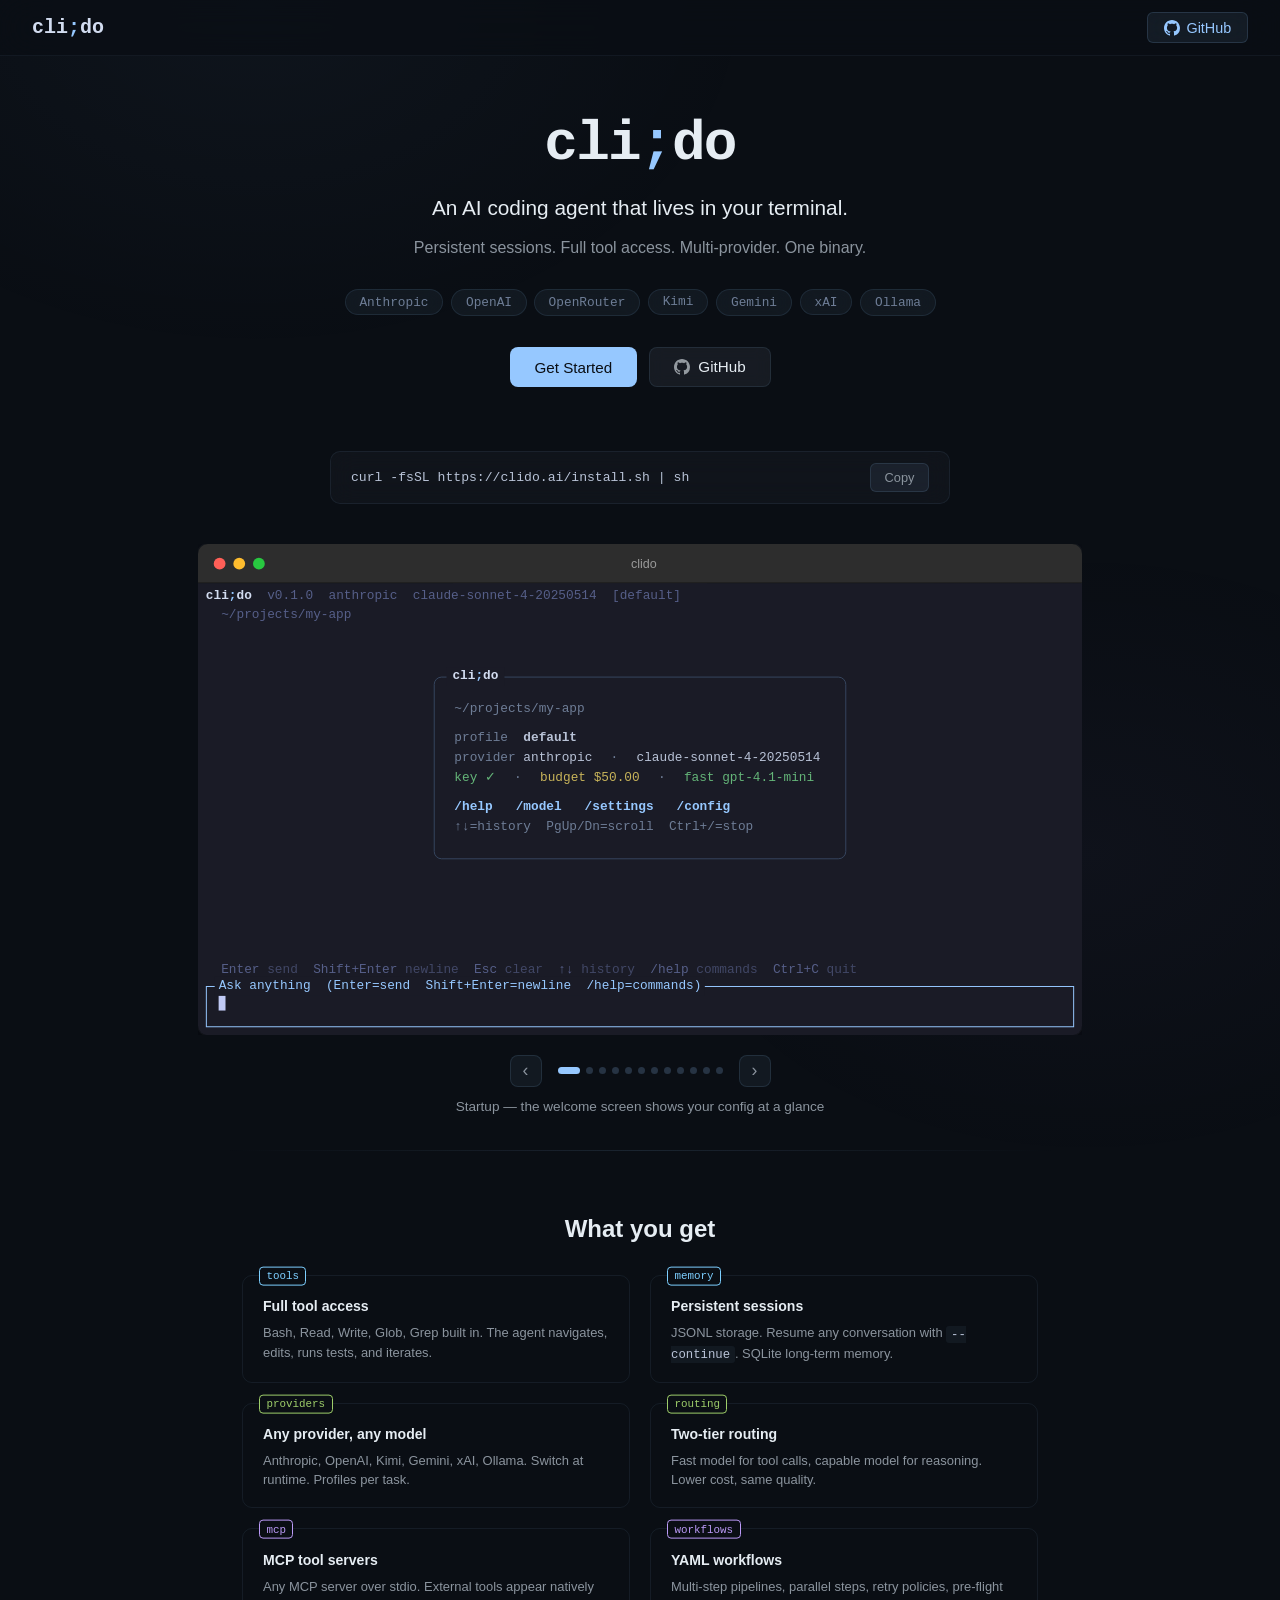
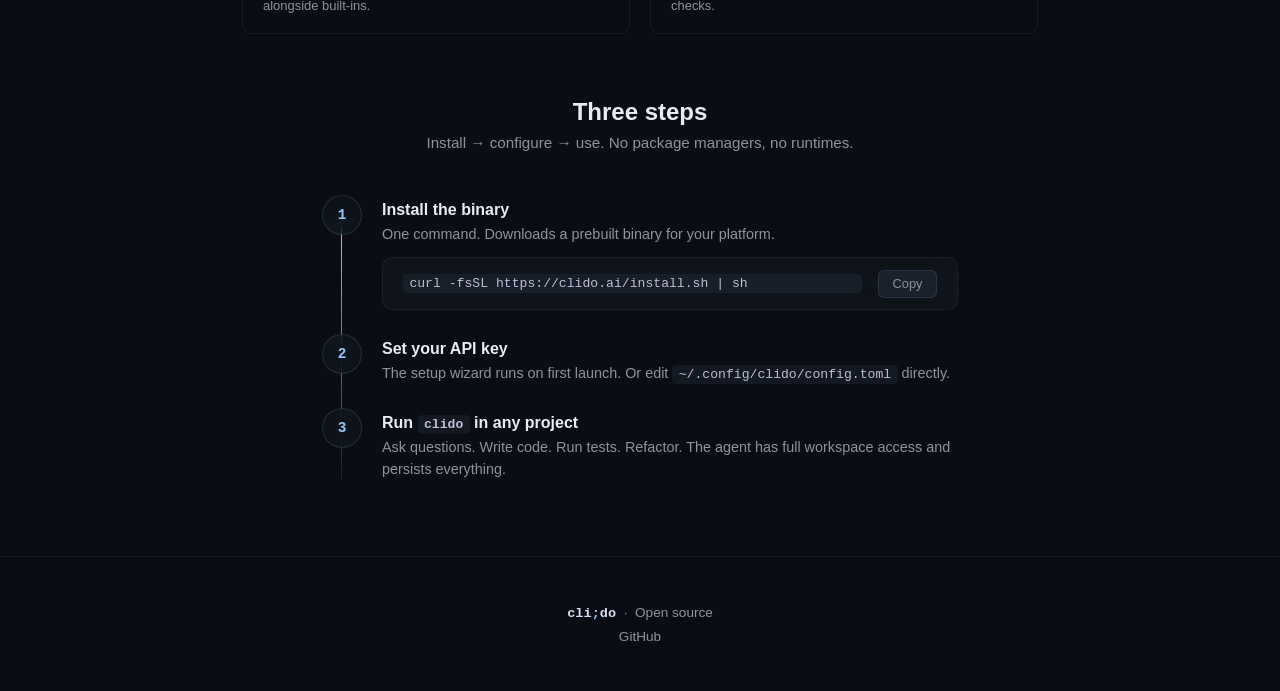
==== commit 899d803d: "chore: update install URL to clido.ai/install.sh Co-authored-by: Copilot <223556219+Copilot@users.no" ====
--- a/docs/landing/index.html
+++ b/docs/landing/index.html
@@ -66,8 +66,8 @@
 
 <!-- ═══ Install ═══════════════════════════════════════════════════════════ -->
 <div class="install-banner">
-  <code>curl -fsSL https://raw.githubusercontent.com/clido-ai/clido-cli/master/scripts/install.sh | sh</code>
-  <button onclick="navigator.clipboard.writeText('curl -fsSL https://raw.githubusercontent.com/clido-ai/clido-cli/master/scripts/install.sh | sh');this.textContent='Copied!';setTimeout(()=>this.textContent='Copy',1500)">Copy</button>
+  <code>curl -fsSL https://clido.ai/install.sh | sh</code>
+  <button onclick="navigator.clipboard.writeText('curl -fsSL https://clido.ai/install.sh | sh');this.textContent='Copied!';setTimeout(()=>this.textContent='Copy',1500)">Copy</button>
 </div>
 
 <!-- ═══════════════════════════════════════════════════════════════════════
@@ -581,8 +581,8 @@
         <h3>Install the binary</h3>
         <p>One command. Downloads a prebuilt binary for your platform.</p>
         <div class="install-banner">
-          <code>curl -fsSL https://raw.githubusercontent.com/clido-ai/clido-cli/master/scripts/install.sh | sh</code>
-          <button onclick="navigator.clipboard.writeText('curl -fsSL https://raw.githubusercontent.com/clido-ai/clido-cli/master/scripts/install.sh | sh');this.textContent='Copied!';setTimeout(()=>this.textContent='Copy',1500)">Copy</button>
+          <code>curl -fsSL https://clido.ai/install.sh | sh</code>
+          <button onclick="navigator.clipboard.writeText('curl -fsSL https://clido.ai/install.sh | sh');this.textContent='Copied!';setTimeout(()=>this.textContent='Copy',1500)">Copy</button>
         </div>
       </div>
     </div>
